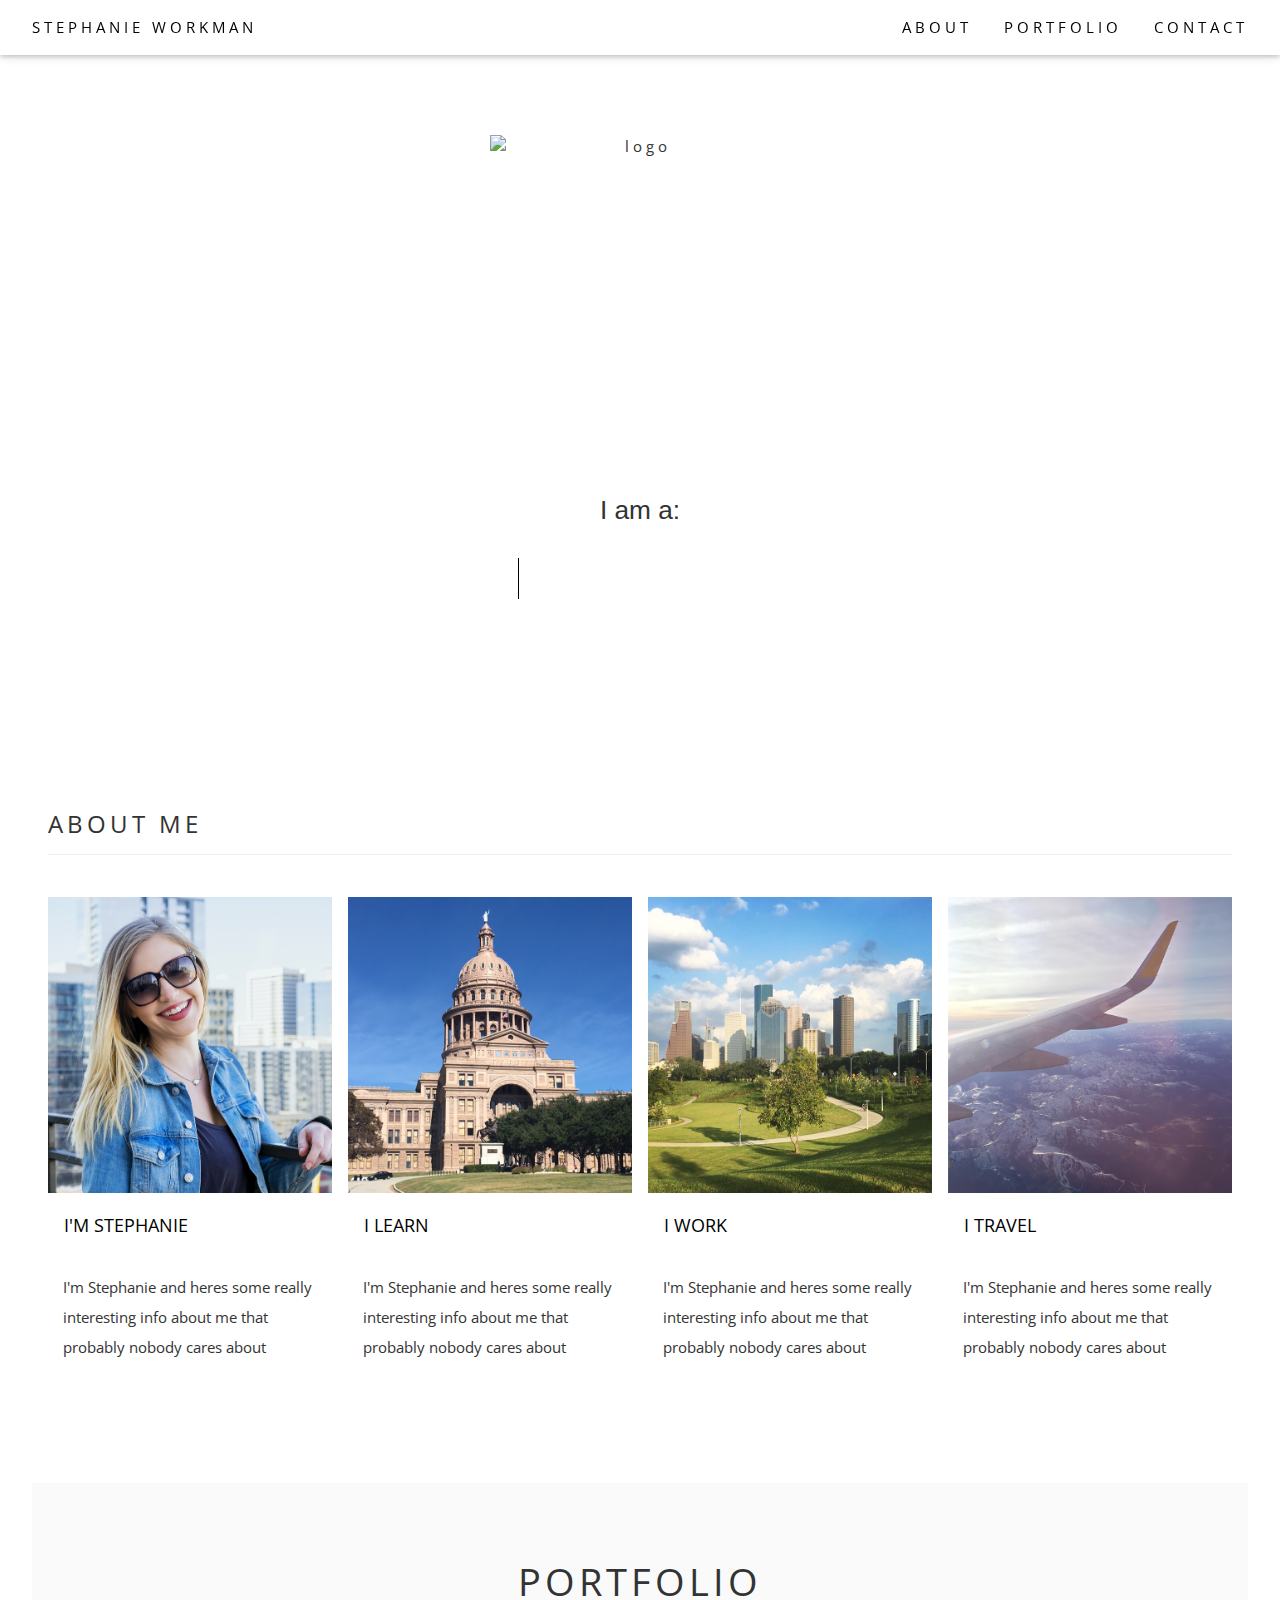
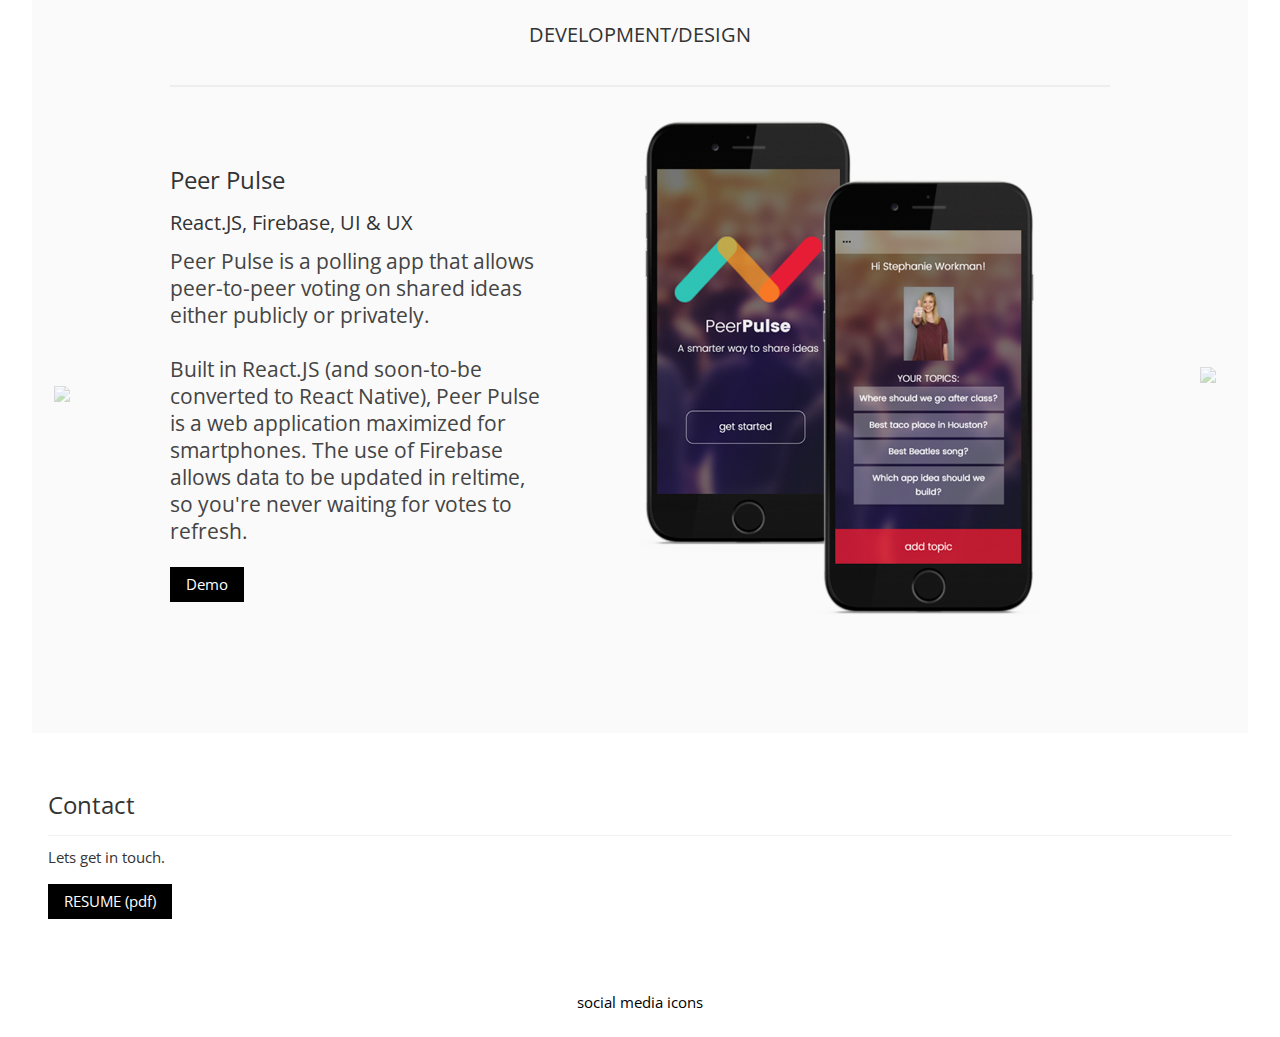
==== index.html @ ff8121d1 "updated resume" ====
<!DOCTYPE html>
<html>
<title>Stephanie Workman</title>
<meta charset="UTF-8">
<meta name="viewport" content="width=device-width, initial-scale=1">
<link href="https://fonts.googleapis.com/css?family=Open+Sans:300" rel="stylesheet">

<link rel="stylesheet" type="text/css" href="css/slider.css">
<link rel="stylesheet" href="css/style.css">


<body>

<!-- Navbar (sit on top) -->
<div class="w3-top">
  <ul class="w3-navbar w3-white w3-wide w3-padding-8 w3-card-2">
    <li>
      <a href="#home" class="w3-margin-left"><b>STEPHANIE</b> WORKMAN</a>
    </li>
    <!-- Float links to the right. Hide them on small screens -->
    <li class="w3-right w3-hide-small">
      <a href="#about" class="w3-left">ABOUT</a>
      <a href="#work" class="w3-left">PORTFOLIO</a>
      <a href="#contact" class="w3-left w3-margin-right">CONTACT</a>
    </li>
  </ul>
</div>

<!-- Header -->
<header class="w3-display-container w3-content w3-wide" style="max-width:1500px; text-align: center" id="home">
  <img src="images/logo.png" class="sw-logo" alt="logo" width="300px" height="300px">
  <div class="w3-display-middle w3-margin-top w3-center">
  </div>

</header>
<header class="section_padding" id="home">
<h1 style="align: center">I am a:</h1>
<span class="tagline">
<span class="tagline-skill"><span class="tagline-skill_inner">web developer</span></span>
<span class="tagline-skill"><span class="tagline-skill_inner">graphic designer</span></span>
<span class="tagline-skill"><span class="tagline-skill_inner">programmer</span></span>
  <span class="tagline-skill"><span class="tagline-skill_inner">hellerx</span></span>
</span>
</header>
<!-- Page content -->
<div class="w3-content w3-padding" style="max-width:1564px;">

  <!-- About Section -->
  <div class="w3-content w3-padding parallax" id="about-section" style="max-width:1564px;">
  <div class="w3-container w3-padding-32" id="about">
    <h3 class="w3-border-bottom w3-border-light-grey w3-padding-12 w3-wide" style="font-color: #fff">ABOUT ME</h3>
  </div>

  <div class="w3-row-padding" style="margin-bottom: 10vh">
    <div class="w3-col l3 m6 w3-margin-bottom">
      <div class="w3-display-container">

        <img src="images/profilecropped.jpg" alt="House" style="width:100%">
        <div class="w3-display-topleft w3-black w3-padding">
          <h5>I'M STEPHANIE</h5>
        </div>
        <div class="about-paragraph" id="about-desc">
          I'm Stephanie and heres some really interesting info about me that probably nobody cares about
        </div>
      </div>
    </div>
    <div class="w3-col l3 m6 w3-margin-bottom">
      <div class="w3-display-container">

        <img src="images/austin.png" alt="House" style="width:100%">
        <div class="w3-display-topleft w3-black w3-padding">
          <h5>I LEARN</h5>
        </div>
        <div class="about-paragraph" id="learn-desc">
          I'm Stephanie and heres some really interesting info about me that probably nobody cares about
        </div>
      </div>
    </div>
    <div class="w3-col l3 m6 w3-margin-bottom">
      <div class="w3-display-container">

        <img src="images/houston.png" alt="House" style="width:100%">
        <div class="w3-display-topleft w3-black w3-padding">
          <h5>I WORK</h5>
        </div>
        <div class="about-paragraph" id="work-desc">
          I'm Stephanie and heres some really interesting info about me that probably nobody cares about
        </div>
      </div>
    </div>
    <div class="w3-col l3 m6 w3-margin-bottom">
      <div class="w3-display-container">

        <img src="images/plane.png" alt="House" style="width:100%">
        <div class="w3-display-topleft w3-black w3-padding">
          <h5>I TRAVEL</h5>
        </div>
        <div class="about-paragraph" id="travel-desc">
          I'm Stephanie and heres some really interesting info about me that probably nobody cares about
        </div>
      </div>
    </div>
  </div>

  <!-- Work Section -->
  <div id="work" class="work">
    <div data-animation="slide" data-duration="500" data-infinite="1" class="w-slider design-slider">
      <div class="w-container">
        <h2 class="w3-wide work-headline">PORTFOLIO</h2>
        <h4 class="work-subheader subheader">DEVELOPMENT/DESIGN</h4>
      </div>

        <!-- Begin Slider -->
      <div class="w-slider-mask slider-mask">

          <!-- Peer Pulse -->
        <div data-ix="slider-content-fade-in" class="w-slide slide">
          <div class="w-container">
            <div class="w-row section-inner">
              <div class="w-col w-col-5 slider-content">
                <h3>Peer Pulse</h3>
                <h4>React.JS, Firebase, UI &amp; UX</h4>
                <p class="slide-text">
                  Peer Pulse is a polling app that allows peer-to-peer voting on shared ideas either publicly or privately.
                  <br><br>
                  Built in React.JS (and soon-to-be converted to React Native), Peer Pulse is a web application maximized for smartphones. The use of Firebase allows data to be updated in reltime, so you're never waiting for votes to refresh.
                </p>
                <br />
                <button class="w3-btn">Demo</button>

              </div>
              <div class="w-col w-col-7 center">
                <div class="slider-image-bg tapeacall-image">
                    <!-- Mock Up Image Div -->
                </div>
              </div>
            </div>
          </div>
        </div>

        <!-- Wise Rides -->
        <div data-ix="slider-content-fade-in" class="w-slide slide">
          <div class="w-container slider-container">
            <div class="w-row section-inner">
              <div class="w-col w-col-5 slider-content">
                <h3>Wise Rides</h3>
                <h4>Express, Node.JS, MongoDB</h4>
                <p class="slide-text">
                  Wise Rides, a ride-scheduling app for the elderly, was developed along side two other developers. My role was working both with front and back-end technologies. &nbsp;&nbsp;
                  <br><br>
                  Express was used to handle the front-end and Node.JS was used to make primarily get and post requests to MongoDB, which managed the data.
                </p>
                <br />
                <button class="w3-btn">Demo</button>
              </div>
              <div class="w-col w-col-7 center">
                <div class="slider-image-bg learndot-image">
                  <!-- Mock Up Image Div -->
                </div>
              </div>
            </div>
          </div>
        </div>

        <!-- myReddit-->
        <div class="w-slide slide">
          <div class="w-container">
            <div class="w-row section-inner">
              <div class="w-col w-col-5 slider-content">
                <h3>myReddit</h3>
                <h4>UI / UX&nbsp;DESIGN,&nbsp;AJAX, jQuery</h4>
                <p class="slide-text">
                  A simple re-design of the popular "front page of the internet," Reddit.com as a single-page web application.
                  <br><br>
                  AJAX was used to make get requests from Reddit's API along with jQuery to display updated information on various Reddit pages. &nbsp;
                </p>
                <br />
                <button class="w3-btn">Demo</button>
              </div>
              <div class="w-col w-col-7 center">
                <div class="slider-image-bg callfromwork-image">
                  <!-- Mock Up Image Div -->
                </div>
              </div>
            </div>
          </div>
        </div>

        <!-- Spa -->
        <div class="w-slide slide">
          <div class="w-container">
            <div class="w-row section-inner">
              <div class="w-col w-col-5 slider-content">
                <h3>ORGANIC SPA</h3>
                <h4>DESIGN&nbsp;</h4>
                <p class="slide-text">
                  Designed all print collateral for Tan in Ten Organic Spa in Houston's Memorial neighborhood.
                  <br><br>
                  Adobe Illustrator, Photoshop, and InDesign were primarily used.&nbsp;
                </p>
                <br />
                <button class="w3-btn">View larger</button>
              </div>
              <div class="w-col w-col-7 center">
                <div class="slider-image-bg taninten-image">
                  <!-- Mock Up Image Div -->
                </div>
              </div>
            </div>
          </div>
        </div>

        <!-- Easter Seals -->
        <div class="w-slide slide">
          <div class="w-container">
            <div class="w-row section-inner">
              <div class="w-col w-col-5 slider-content">
                <h3>Easter Seals of Houston</h3>
                <h4>DESIGN</h4>
                <p class="slide-text">
                  Worked with the nonprofit E  aster Seals of Houston in various ch
                  <br><br>
                  After the prototypes and flow were all sorted out, we shipped the files to the iOS developers and made sure the details were all ironed out.&nbsp;
                </p>
                <br />
                <button class="w3-btn">View larger</button>
              </div>
              <div class="w-col w-col-7 center">
                <div class="slider-image-bg easterseals-image">
                  <!-- Mock Up Image Div -->
                </div>
              </div>
            </div>
          </div>
        </div>

        <!-- Trio -->
        <div class="w-slide slide">
          <div class="w-container">
            <div class="w-row section-inner">
              <div class="w-col w-col-4 slider-content">
                <h3>Trio New American</h3>
                <h4>UI &amp; UX, PRODUCT DESIGN, WEBSITE</h4>
                <p class="slide-text">
                  We worked lean interpreting customer interviews and rapidly building features in the app.
                  <br><br>
                  The result: a sales system to interpret social information as relationship building touchpoints. Integrations included LinkedIn, SalesForce, ZenDesk &amp; more.
                </p>
                <br />
                <button class="w3-btn">View larger</button>
              </div>
              <div class="w-col w-col-8 center">
                <div class="slider-image-bg trio-image">

                </div>
              </div>
            </div>
          </div>
        </div>
        <div class="w-slide slide">
          <div class="w-container">
            <div class="w-row section-inner">
              <div class="w-col w-col-5 slider-content">
                <h3>Community Impact Ads</h3>
                <h4>UI &amp; UX, PRODUCT DESIGN, iOS/RAILS&nbsp;DEVELOPMENT,&nbsp;BRANDING</h4>
                <p class="slide-text">From consulting help on the initial business model to assisting with API &amp; architecture plans, we took an active interest in Turnyp. Helping people find food they could eat with various diet restrictions seemed like an awesome problem to solve.
                  <br><br>
                  We worked through fast, iterative sprints and handed a beta version to let their developers have a head start.
                </p>
                <br />
                <button class="w3-btn">View larger</button>
              </div>
              <div class="w-col w-col-7 center">
                <div class="slider-image-bg ads-image">
                  <!-- Mock Up Image Div -->
                </div>
              </div>
            </div>
          </div>
        </div>
      </div>

        <!-- Arrows -->
      <div class="w-slider-arrow-left left-arrow-box">
        <img src="http://uploads.webflow.com/53dc3167d77bb33b74d3c9af/541cd57bb3f63adf1e1e8b8b__0035_arrow-.png" class="left-arrow">
      </div>
      <div class="w-slider-arrow-right right-arrow-box">
        <img src="http://uploads.webflow.com/53dc3167d77bb33b74d3c9af/541cd635b3f63adf1e1e8b8f__0034_arrow-.png" class="right-arrow">
      </div><div class="w-slider-nav w-slider-nav-invert w-round slide-nav">

      </div>
    </div>
  </div>

  <!-- Contact Section -->
  <div class="w3-container w3-padding-32" id="contact">
    <h3 class="w3-border-bottom w3-border-light-grey w3-padding-12">Contact</h3>
    <p>Lets get in touch.</p>

      <button class="w3-btn w3-section" type="submit">
        <i class="fa fa-paper-plane"></i> RESUME (pdf)
      </button>

  </div>

<!-- End page content -->
</div>

<!-- Footer -->
<footer class="w3-center w3-black w3-padding-16">
  <p>social media icons</p>
</footer>

<!--
To use this code on your website, get a free API key from Google.
Read more at: https://www.w3schools.com/graphics/google_maps_basic.asp
-->
<script
  src="https://code.jquery.com/jquery-3.1.1.min.js"
  integrity="sha256-hVVnYaiADRTO2PzUGmuLJr8BLUSjGIZsDYGmIJLv2b8="
  crossorigin="anonymous"></script>

<script type="text/javascript" src="js/slider.js"></script>
</body>
</html>
---- css/slider.css ----
/* Generated on: Wed Jan 13 2016 01:20:30 GMT+0000 (UTC) */
/* ==========================================================================
   normalize.css v3.0.3 | MIT License | github.com/necolas/normalize.css
   ========================================================================== */
/*! normalize.css v3.0.3 | MIT License | github.com/necolas/normalize.css */html{font-family:sans-serif;-ms-text-size-adjust:100%;-webkit-text-size-adjust:100%}body{margin:0}article,aside,details,figcaption,figure,footer,header,hgroup,main,menu,nav,section,summary{display:block}audio,canvas,progress,video{display:inline-block;vertical-align:baseline}audio:not([controls]){display:none;height:0}[hidden],template{display:none}a{background-color:transparent}a:active,a:hover{outline:0}abbr[title]{border-bottom:1px dotted}b,strong{font-weight:bold}dfn{font-style:italic}h1{font-size:2em;margin:.67em 0}mark{background:#ff0;color:#000}small{font-size:80%}sub,sup{font-size:75%;line-height:0;position:relative;vertical-align:baseline}sup{top:-0.5em}sub{bottom:-0.25em}img{border:0}svg:not(:root){overflow:hidden}figure{margin:1em 40px}hr{box-sizing:content-box;height:0}pre{overflow:auto}code,kbd,pre,samp{font-family:monospace,monospace;font-size:1em}button,input,optgroup,select,textarea{color:inherit;font:inherit;margin:0}button{overflow:visible}button,select{text-transform:none}button,html input[type="button"],input[type="reset"]{-webkit-appearance:button;cursor:pointer}button[disabled],html input[disabled]{cursor:default}button::-moz-focus-inner,input::-moz-focus-inner{border:0;padding:0}input{line-height:normal}input[type="checkbox"],input[type="radio"]{box-sizing:border-box;padding:0}input[type="number"]::-webkit-inner-spin-button,input[type="number"]::-webkit-outer-spin-button{height:auto}input[type="search"]{-webkit-appearance:textfield;box-sizing:content-box}input[type="search"]::-webkit-search-cancel-button,input[type="search"]::-webkit-search-decoration{-webkit-appearance:none}fieldset{border:1px solid #c0c0c0;margin:0 2px;padding:.35em .625em .75em}legend{border:0;padding:0}textarea{overflow:auto}optgroup{font-weight:bold}table{border-collapse:collapse;border-spacing:0}td,th{padding:0}

/* ==========================================================================
   Start of base Webflow CSS - If you're looking for some ultra-clean CSS, skip the boilerplate and see the unminified code below.
   ========================================================================== */
@font-face{font-family:'webflow-icons';src:url([data-uri]) format('truetype'),url([data-uri]) format('woff');font-weight:normal;font-style:normal}[class^="w-icon-"],[class*=" w-icon-"]{font-family:'webflow-icons';speak:none;font-style:normal;font-weight:normal;font-variant:normal;text-transform:none;line-height:1;-webkit-font-smoothing:antialiased;-moz-osx-font-smoothing:grayscale}.w-icon-slider-right:before{content:"\e600"}.w-icon-slider-left:before{content:"\e601"}.w-icon-nav-menu:before{content:"\e602"}.w-icon-arrow-down:before,.w-icon-dropdown-toggle:before{content:"\e603"}*{-webkit-box-sizing:border-box;-moz-box-sizing:border-box;box-sizing:border-box}html{height:100%}body{margin:0;min-height:100%;background-color:#fff;font-family:Arial,sans-serif;font-size:14px;line-height:20px;color:#333}img{max-width:100%;vertical-align:middle;display:inline-block}html.w-mod-touch *{background-attachment:scroll !important}.w-block{display:block}.w-inline-block{max-width:100%;display:inline-block}.w-clearfix:before,.w-clearfix:after{content:" ";display:table}.w-clearfix:after{clear:both}.w-preserve-3d{transform-style:preserve-3d}.w-hidden{display:none}.w-button{display:inline-block;padding:9px 15px;background-color:#3898EC;color:white;border:0;line-height:inherit;text-decoration:none;cursor:pointer;border-radius:0}input.w-button{-webkit-appearance:button}html[data-w-dynpage] [data-w-cloak]{color:transparent !important}h1,h2,h3,h4,h5,h6{font-weight:bold;margin-bottom:10px}h1{font-size:38px;line-height:44px;margin-top:20px}h2{font-size:32px;line-height:36px;margin-top:20px}h3{font-size:24px;line-height:30px;margin-top:20px}h4{font-size:18px;line-height:24px;margin-top:10px}h5{font-size:14px;line-height:20px;margin-top:10px}h6{font-size:12px;line-height:18px;margin-top:10px}p{margin-top:0;margin-bottom:10px}a:focus{outline:0}blockquote{margin:0 0 10px 0;padding:10px 20px;border-left:5px solid #E2E2E2;font-size:18px;line-height:22px}figure{margin:0;margin-bottom:10px}figcaption{margin-top:5px;text-align:center}ul,ol{margin-top:0;margin-bottom:10px;padding-left:40px}.w-list-unstyled{padding-left:0;list-style:none}.w-embed:before,.w-embed:after{content:" ";display:table}.w-embed:after{clear:both}.w-video{width:100%;position:relative;padding:0}.w-video iframe,.w-video object,.w-video embed{position:absolute;top:0;left:0;width:100%;height:100%}fieldset{padding:0;margin:0;border:0}button,html input[type="button"],input[type="reset"]{border:0;cursor:pointer;-webkit-appearance:button}.w-form{margin:0 0 15px}.w-form-done{display:none;padding:20px;text-align:center;background-color:#dddddd}.w-form-fail{display:none;margin-top:10px;padding:10px;background-color:#ffdede}label{display:block;margin-bottom:5px;font-weight:bold}.w-input,.w-select{display:block;width:100%;height:38px;padding:8px 12px;margin-bottom:10px;font-size:14px;line-height:1.42857143;color:#333333;vertical-align:middle;background-color:#ffffff;border:1px solid #cccccc}.w-input:-moz-placeholder,.w-select:-moz-placeholder{color:#999}.w-input::-moz-placeholder,.w-select::-moz-placeholder{color:#999;opacity:1}.w-input:-ms-input-placeholder,.w-select:-ms-input-placeholder{color:#999}.w-input::-webkit-input-placeholder,.w-select::-webkit-input-placeholder{color:#999}.w-input:focus,.w-select:focus{border-color:#3898EC;outline:0}.w-input[disabled],.w-select[disabled],.w-input[readonly],.w-select[readonly],fieldset[disabled] .w-input,fieldset[disabled] .w-select{cursor:not-allowed;background-color:#eeeeee}textarea.w-input,textarea.w-select{height:auto}.w-select{background-image:-webkit-linear-gradient(white 0, #f3f3f3 100%);background-image:linear-gradient(white 0, #f3f3f3 100%)}.w-select[multiple]{height:auto}.w-form-label{display:inline-block;cursor:pointer;font-weight:normal;margin-bottom:0}.w-checkbox,.w-radio{display:block;margin-bottom:5px;padding-left:20px}.w-checkbox:before,.w-radio:before,.w-checkbox:after,.w-radio:after{content:" ";display:table}.w-checkbox:after,.w-radio:after{clear:both}.w-checkbox-input,.w-radio-input{margin:4px 0 0;margin-top:1px \9;line-height:normal;float:left;margin-left:-20px}.w-radio-input{margin-top:3px}.w-container{margin-left:auto;margin-right:auto;max-width:940px}.w-container:before,.w-container:after{content:" ";display:table}.w-container:after{clear:both}.w-container .w-row{margin-left:-10px;margin-right:-10px}.w-row:before,.w-row:after{content:" ";display:table}.w-row:after{clear:both}.w-row .w-row{margin-left:0;margin-right:0}.w-col{position:relative;float:left;width:100%;min-height:1px;padding-left:10px;padding-right:10px}.w-col .w-col{padding-left:0;padding-right:0}.w-col-1{width:8.33333333%}.w-col-2{width:16.66666667%}.w-col-3{width:25%}.w-col-4{width:33.33333333%}.w-col-5{width:41.66666667%}.w-col-6{width:50%}.w-col-7{width:58.33333333%}.w-col-8{width:66.66666667%}.w-col-9{width:75%}.w-col-10{width:83.33333333%}.w-col-11{width:91.66666667%}.w-col-12{width:100%}.w-col-push-1{left:8.33333333%}.w-col-push-2{left:16.66666667%}.w-col-push-3{left:25%}.w-col-push-4{left:33.33333333%}.w-col-push-5{left:41.66666667%}.w-col-push-6{left:50%}.w-col-push-7{left:58.33333333%}.w-col-push-8{left:66.66666667%}.w-col-push-9{left:75%}.w-col-push-10{left:83.33333333%}.w-col-push-11{left:91.66666667%}.w-col-pull-1{right:8.33333333%}.w-col-pull-2{right:16.66666667%}.w-col-pull-3{right:25%}.w-col-pull-4{right:33.33333333%}.w-col-pull-5{right:41.66666667%}.w-col-pull-6{right:50%}.w-col-pull-7{right:58.33333333%}.w-col-pull-8{right:66.66666667%}.w-col-pull-9{right:75%}.w-col-pull-10{right:83.33333333%}.w-col-pull-11{right:91.66666667%}.w-col-offset-1{margin-left:8.33333333%}.w-col-offset-2{margin-left:16.66666667%}.w-col-offset-3{margin-left:25%}.w-col-offset-4{margin-left:33.33333333%}.w-col-offset-5{margin-left:41.66666667%}.w-col-offset-6{margin-left:50%}.w-col-offset-7{margin-left:58.33333333%}.w-col-offset-8{margin-left:66.66666667%}.w-col-offset-9{margin-left:75%}.w-col-offset-10{margin-left:83.33333333%}.w-col-offset-11{margin-left:91.66666667%}.w-hidden-main{display:none !important}@media screen and (max-width:991px){.w-container{max-width:728px}.w-hidden-main{display:inherit !important}.w-hidden-medium{display:none !important}.w-col-medium-1{width:8.33333333%}.w-col-medium-2{width:16.66666667%}.w-col-medium-3{width:25%}.w-col-medium-4{width:33.33333333%}.w-col-medium-5{width:41.66666667%}.w-col-medium-6{width:50%}.w-col-medium-7{width:58.33333333%}.w-col-medium-8{width:66.66666667%}.w-col-medium-9{width:75%}.w-col-medium-10{width:83.33333333%}.w-col-medium-11{width:91.66666667%}.w-col-medium-12{width:100%}.w-col-medium-push-1{left:8.33333333%}.w-col-medium-push-2{left:16.66666667%}.w-col-medium-push-3{left:25%}.w-col-medium-push-4{left:33.33333333%}.w-col-medium-push-5{left:41.66666667%}.w-col-medium-push-6{left:50%}.w-col-medium-push-7{left:58.33333333%}.w-col-medium-push-8{left:66.66666667%}.w-col-medium-push-9{left:75%}.w-col-medium-push-10{left:83.33333333%}.w-col-medium-push-11{left:91.66666667%}.w-col-medium-pull-1{right:8.33333333%}.w-col-medium-pull-2{right:16.66666667%}.w-col-medium-pull-3{right:25%}.w-col-medium-pull-4{right:33.33333333%}.w-col-medium-pull-5{right:41.66666667%}.w-col-medium-pull-6{right:50%}.w-col-medium-pull-7{right:58.33333333%}.w-col-medium-pull-8{right:66.66666667%}.w-col-medium-pull-9{right:75%}.w-col-medium-pull-10{right:83.33333333%}.w-col-medium-pull-11{right:91.66666667%}.w-col-medium-offset-1{margin-left:8.33333333%}.w-col-medium-offset-2{margin-left:16.66666667%}.w-col-medium-offset-3{margin-left:25%}.w-col-medium-offset-4{margin-left:33.33333333%}.w-col-medium-offset-5{margin-left:41.66666667%}.w-col-medium-offset-6{margin-left:50%}.w-col-medium-offset-7{margin-left:58.33333333%}.w-col-medium-offset-8{margin-left:66.66666667%}.w-col-medium-offset-9{margin-left:75%}.w-col-medium-offset-10{margin-left:83.33333333%}.w-col-medium-offset-11{margin-left:91.66666667%}.w-col-stack{width:100%;left:auto;right:auto}}@media screen and (max-width:767px){.w-hidden-main{display:inherit !important}.w-hidden-medium{display:inherit !important}.w-hidden-small{display:none !important}.w-row,.w-container .w-row{margin-left:0;margin-right:0}.w-col{width:100%;left:auto;right:auto}.w-col-small-1{width:8.33333333%}.w-col-small-2{width:16.66666667%}.w-col-small-3{width:25%}.w-col-small-4{width:33.33333333%}.w-col-small-5{width:41.66666667%}.w-col-small-6{width:50%}.w-col-small-7{width:58.33333333%}.w-col-small-8{width:66.66666667%}.w-col-small-9{width:75%}.w-col-small-10{width:83.33333333%}.w-col-small-11{width:91.66666667%}.w-col-small-12{width:100%}.w-col-small-push-1{left:8.33333333%}.w-col-small-push-2{left:16.66666667%}.w-col-small-push-3{left:25%}.w-col-small-push-4{left:33.33333333%}.w-col-small-push-5{left:41.66666667%}.w-col-small-push-6{left:50%}.w-col-small-push-7{left:58.33333333%}.w-col-small-push-8{left:66.66666667%}.w-col-small-push-9{left:75%}.w-col-small-push-10{left:83.33333333%}.w-col-small-push-11{left:91.66666667%}.w-col-small-pull-1{right:8.33333333%}.w-col-small-pull-2{right:16.66666667%}.w-col-small-pull-3{right:25%}.w-col-small-pull-4{right:33.33333333%}.w-col-small-pull-5{right:41.66666667%}.w-col-small-pull-6{right:50%}.w-col-small-pull-7{right:58.33333333%}.w-col-small-pull-8{right:66.66666667%}.w-col-small-pull-9{right:75%}.w-col-small-pull-10{right:83.33333333%}.w-col-small-pull-11{right:91.66666667%}.w-col-small-offset-1{margin-left:8.33333333%}.w-col-small-offset-2{margin-left:16.66666667%}.w-col-small-offset-3{margin-left:25%}.w-col-small-offset-4{margin-left:33.33333333%}.w-col-small-offset-5{margin-left:41.66666667%}.w-col-small-offset-6{margin-left:50%}.w-col-small-offset-7{margin-left:58.33333333%}.w-col-small-offset-8{margin-left:66.66666667%}.w-col-small-offset-9{margin-left:75%}.w-col-small-offset-10{margin-left:83.33333333%}.w-col-small-offset-11{margin-left:91.66666667%}}@media screen and (max-width:479px){.w-container{max-width:none}.w-hidden-main{display:inherit !important}.w-hidden-medium{display:inherit !important}.w-hidden-small{display:inherit !important}.w-hidden-tiny{display:none !important}.w-col{width:100%}.w-col-tiny-1{width:8.33333333%}.w-col-tiny-2{width:16.66666667%}.w-col-tiny-3{width:25%}.w-col-tiny-4{width:33.33333333%}.w-col-tiny-5{width:41.66666667%}.w-col-tiny-6{width:50%}.w-col-tiny-7{width:58.33333333%}.w-col-tiny-8{width:66.66666667%}.w-col-tiny-9{width:75%}.w-col-tiny-10{width:83.33333333%}.w-col-tiny-11{width:91.66666667%}.w-col-tiny-12{width:100%}.w-col-tiny-push-1{left:8.33333333%}.w-col-tiny-push-2{left:16.66666667%}.w-col-tiny-push-3{left:25%}.w-col-tiny-push-4{left:33.33333333%}.w-col-tiny-push-5{left:41.66666667%}.w-col-tiny-push-6{left:50%}.w-col-tiny-push-7{left:58.33333333%}.w-col-tiny-push-8{left:66.66666667%}.w-col-tiny-push-9{left:75%}.w-col-tiny-push-10{left:83.33333333%}.w-col-tiny-push-11{left:91.66666667%}.w-col-tiny-pull-1{right:8.33333333%}.w-col-tiny-pull-2{right:16.66666667%}.w-col-tiny-pull-3{right:25%}.w-col-tiny-pull-4{right:33.33333333%}.w-col-tiny-pull-5{right:41.66666667%}.w-col-tiny-pull-6{right:50%}.w-col-tiny-pull-7{right:58.33333333%}.w-col-tiny-pull-8{right:66.66666667%}.w-col-tiny-pull-9{right:75%}.w-col-tiny-pull-10{right:83.33333333%}.w-col-tiny-pull-11{right:91.66666667%}.w-col-tiny-offset-1{margin-left:8.33333333%}.w-col-tiny-offset-2{margin-left:16.66666667%}.w-col-tiny-offset-3{margin-left:25%}.w-col-tiny-offset-4{margin-left:33.33333333%}.w-col-tiny-offset-5{margin-left:41.66666667%}.w-col-tiny-offset-6{margin-left:50%}.w-col-tiny-offset-7{margin-left:58.33333333%}.w-col-tiny-offset-8{margin-left:66.66666667%}.w-col-tiny-offset-9{margin-left:75%}.w-col-tiny-offset-10{margin-left:83.33333333%}.w-col-tiny-offset-11{margin-left:91.66666667%}}.w-widget{position:relative}.w-widget-map{width:100%;height:400px}.w-widget-map label{width:auto;display:inline}.w-widget-map img{max-width:inherit}.w-widget-map .gm-style-iw{width:90% !important;height:auto !important;top:7px !important;left:6% !important;display:inline;text-align:center;overflow:hidden}.w-widget-map .gm-style-iw+div{display:none}.w-widget-twitter{overflow:hidden}.w-widget-twitter-count-shim{display:inline-block;vertical-align:top;position:relative;width:28px;height:20px;text-align:center;background:white;border:#758696 solid 1px;border-radius:3px}.w-widget-twitter-count-shim *{pointer-events:none;-webkit-user-select:none;-moz-user-select:none;-ms-user-select:none;user-select:none}.w-widget-twitter-count-shim .w-widget-twitter-count-inner{position:relative;font-size:15px;line-height:12px;text-align:center;color:#999;font-family:serif}.w-widget-twitter-count-shim .w-widget-twitter-count-clear{position:relative;display:block}.w-widget-twitter-count-shim.w--large{width:36px;height:28px;margin-left:7px}.w-widget-twitter-count-shim.w--large .w-widget-twitter-count-inner{font-size:18px;line-height:18px}.w-widget-twitter-count-shim:not(.w--vertical){margin-left:5px;margin-right:8px}.w-widget-twitter-count-shim:not(.w--vertical).w--large{margin-left:6px}.w-widget-twitter-count-shim:not(.w--vertical):before,.w-widget-twitter-count-shim:not(.w--vertical):after{top:50%;left:0;border:solid transparent;content:" ";height:0;width:0;position:absolute;pointer-events:none}.w-widget-twitter-count-shim:not(.w--vertical):before{border-color:rgba(117,134,150,0);border-right-color:#5d6c7b;border-width:4px;margin-left:-9px;margin-top:-4px}.w-widget-twitter-count-shim:not(.w--vertical).w--large:before{border-width:5px;margin-left:-10px;margin-top:-5px}.w-widget-twitter-count-shim:not(.w--vertical):after{border-color:rgba(255,255,255,0);border-right-color:white;border-width:4px;margin-left:-8px;margin-top:-4px}.w-widget-twitter-count-shim:not(.w--vertical).w--large:after{border-width:5px;margin-left:-9px;margin-top:-5px}.w-widget-twitter-count-shim.w--vertical{width:61px;height:33px;margin-bottom:8px}.w-widget-twitter-count-shim.w--vertical:before,.w-widget-twitter-count-shim.w--vertical:after{top:100%;left:50%;border:solid transparent;content:" ";height:0;width:0;position:absolute;pointer-events:none}.w-widget-twitter-count-shim.w--vertical:before{border-color:rgba(117,134,150,0);border-top-color:#5d6c7b;border-width:5px;margin-left:-5px}.w-widget-twitter-count-shim.w--vertical:after{border-color:rgba(255,255,255,0);border-top-color:white;border-width:4px;margin-left:-4px}.w-widget-twitter-count-shim.w--vertical .w-widget-twitter-count-inner{font-size:18px;line-height:22px}.w-widget-twitter-count-shim.w--vertical.w--large{width:76px}.w-widget-gplus{overflow:hidden}.w-slider{position:relative;height:300px;text-align:center;background:#dddddd;clear:both;-webkit-tap-highlight-color:rgba(0,0,0,0);tap-highlight-color:rgba(0,0,0,0)}.w-slider-mask{position:relative;display:block;overflow:hidden;z-index:1;left:0;right:0;height:100%;white-space:nowrap}.w-slide{position:relative;display:inline-block;vertical-align:top;width:100%;height:100%;white-space:normal;text-align:left}.w-slider-nav{position:absolute;z-index:2;top:auto;right:0;bottom:0;left:0;margin:auto;padding-top:10px;height:40px;text-align:center;-webkit-tap-highlight-color:rgba(0,0,0,0);tap-highlight-color:rgba(0,0,0,0)}.w-slider-nav.w-round>div{-webkit-border-radius:100%;-webkit-background-clip:padding-box;-moz-border-radius:100%;-moz-background-clip:padding;border-radius:100%;background-clip:padding-box}.w-slider-nav.w-num>div{width:auto;height:auto;padding:.2em .5em;font-size:inherit;line-height:inherit}.w-slider-nav.w-shadow>div{-webkit-box-shadow:0 0 3px rgba(51, 51, 51, 0.4);-moz-box-shadow:0 0 3px rgba(51, 51, 51, 0.4);box-shadow:0 0 3px rgba(51, 51, 51, 0.4)}.w-slider-nav-invert{color:#fff}.w-slider-nav-invert>div{background-color:rgba(34,34,34,0.4)}.w-slider-nav-invert>div.w-active{background-color:#222}.w-slider-dot{position:relative;display:inline-block;width:1em;height:1em;background-color:rgba(255,255,255,0.4);cursor:pointer;margin:0 3px .5em;-webkit-transition:background-color 100ms, color 100ms;-moz-transition:background-color 100ms, color 100ms;-o-transition:background-color 100ms, color 100ms;transition:background-color 100ms, color 100ms}.w-slider-dot.w-active{background-color:#fff}.w-slider-arrow-left,.w-slider-arrow-right{position:absolute;width:80px;top:0;right:0;bottom:0;left:0;margin:auto;cursor:pointer;overflow:hidden;color:white;font-size:40px;-webkit-tap-highlight-color:rgba(0,0,0,0);tap-highlight-color:rgba(0,0,0,0);-webkit-user-select:none;-moz-user-select:none;-ms-user-select:none;user-select:none}.w-slider-arrow-left [class^="w-icon-"],.w-slider-arrow-right [class^="w-icon-"],.w-slider-arrow-left [class*=" w-icon-"],.w-slider-arrow-right [class*=" w-icon-"]{position:absolute}.w-slider-arrow-left{z-index:3;right:auto}.w-slider-arrow-right{z-index:4;left:auto}.w-icon-slider-left,.w-icon-slider-right{top:0;right:0;bottom:0;left:0;margin:auto;width:1em;height:1em}.w-dropdown{display:inline-block;position:relative;text-align:left;margin-left:auto;margin-right:auto;z-index:900}.w-dropdown-btn,.w-dropdown-toggle,.w-dropdown-link{position:relative;vertical-align:top;text-decoration:none;color:#222222;padding:20px;text-align:left;margin-left:auto;margin-right:auto;white-space:nowrap}.w-dropdown-toggle{-webkit-user-select:none;-moz-user-select:none;-ms-user-select:none;user-select:none;display:inline-block;cursor:pointer;padding-right:40px}.w-dropdown-toggle:focus{outline:0}.w-icon-dropdown-toggle{position:absolute;top:0;right:0;bottom:0;margin:auto;margin-right:20px;width:1em;height:1em}.w-dropdown-list{position:absolute;background:#dddddd;display:none;min-width:100%}.w-dropdown-list.w--open{display:block}.w-dropdown-link{padding:10px 20px;display:block;color:#222222}.w-dropdown-link.w--current{color:#0082f3}.w-nav[data-collapse="all"] .w-dropdown,.w-nav[data-collapse="all"] .w-dropdown-toggle{display:block}.w-nav[data-collapse="all"] .w-dropdown-list{position:static}@media screen and (max-width:991px){.w-nav[data-collapse="medium"] .w-dropdown,.w-nav[data-collapse="medium"] .w-dropdown-toggle{display:block}.w-nav[data-collapse="medium"] .w-dropdown-list{position:static}}@media screen and (max-width:767px){.w-nav[data-collapse="small"] .w-dropdown,.w-nav[data-collapse="small"] .w-dropdown-toggle{display:block}.w-nav[data-collapse="small"] .w-dropdown-list{position:static}.w-nav-brand{padding-left:10px}}@media screen and (max-width:479px){.w-nav[data-collapse="tiny"] .w-dropdown,.w-nav[data-collapse="tiny"] .w-dropdown-toggle{display:block}.w-nav[data-collapse="tiny"] .w-dropdown-list{position:static}}.w-lightbox-backdrop{color:#000;cursor:auto;font-family:serif;font-size:medium;font-style:normal;font-variant:normal;font-weight:normal;letter-spacing:normal;line-height:normal;list-style:disc;text-align:start;text-indent:0;text-shadow:none;text-transform:none;visibility:visible;white-space:normal;word-break:normal;word-spacing:normal;word-wrap:normal;position:fixed;top:0;right:0;bottom:0;left:0;color:#fff;font-family:"Helvetica Neue",Helvetica,Ubuntu,"Segoe UI",Verdana,sans-serif;font-size:17px;line-height:1.2;font-weight:300;text-align:center;background:rgba(0,0,0,0.9);z-index:2000;outline:0;opacity:0;-webkit-user-select:none;-moz-user-select:none;-ms-user-select:none;-webkit-tap-highlight-color:transparent;-webkit-transform:translate(0, 0)}.w-lightbox-backdrop,.w-lightbox-container{height:100%;overflow:auto;-webkit-overflow-scrolling:touch}.w-lightbox-content{position:relative;height:100vh;overflow:hidden}.w-lightbox-view{position:absolute;width:100vw;height:100vh;opacity:0}.w-lightbox-view:before{content:"";height:100vh}.w-lightbox-group,.w-lightbox-group .w-lightbox-view,.w-lightbox-group .w-lightbox-view:before{height:86vh}.w-lightbox-frame,.w-lightbox-view:before{display:inline-block;vertical-align:middle}.w-lightbox-figure{position:relative;margin:0}.w-lightbox-group .w-lightbox-figure{cursor:pointer}.w-lightbox-img{width:auto;height:auto;max-width:none}.w-lightbox-image{display:block;max-width:100vw;max-height:100vh}.w-lightbox-group .w-lightbox-image{max-height:86vh}.w-lightbox-caption{position:absolute;right:0;bottom:0;left:0;padding:.5em 1em;background:rgba(0,0,0,0.4);text-align:left;text-overflow:ellipsis;white-space:nowrap;overflow:hidden}.w-lightbox-embed{position:absolute;top:0;right:0;bottom:0;left:0;width:100%;height:100%}.w-lightbox-control{position:absolute;top:0;width:4em;background-size:24px;background-repeat:no-repeat;background-position:center;cursor:pointer;-webkit-transition:all .3s;transition:all .3s}.w-lightbox-left{display:none;bottom:0;left:0;background-image:url("[data-uri]")}.w-lightbox-right{display:none;right:0;bottom:0;background-image:url("[data-uri]")}.w-lightbox-close{right:0;height:2.6em;background-image:url("[data-uri]");background-size:18px}.w-lightbox-strip{padding:0 1vh;line-height:0;white-space:nowrap;overflow-x:auto;overflow-y:hidden}.w-lightbox-item{display:inline-block;width:10vh;padding:2vh 1vh;box-sizing:content-box;cursor:pointer;-webkit-transform:translate3d(0, 0, 0)}.w-lightbox-active{opacity:.3}.w-lightbox-thumbnail{position:relative;height:10vh;background:#222;overflow:hidden}.w-lightbox-thumbnail-image{position:absolute;top:0;left:0}.w-lightbox-thumbnail .w-lightbox-tall{top:50%;width:100%;-webkit-transform:translate(0, -50%);-ms-transform:translate(0, -50%);transform:translate(0, -50%)}.w-lightbox-thumbnail .w-lightbox-wide{left:50%;height:100%;-webkit-transform:translate(-50%, 0);-ms-transform:translate(-50%, 0);transform:translate(-50%, 0)}.w-lightbox-spinner{position:absolute;top:50%;left:50%;box-sizing:border-box;width:40px;height:40px;margin-top:-20px;margin-left:-20px;border:5px solid rgba(0,0,0,0.4);border-radius:50%;-webkit-animation:spin .8s infinite linear;animation:spin .8s infinite linear}.w-lightbox-spinner:after{content:"";position:absolute;top:-4px;right:-4px;bottom:-4px;left:-4px;border:3px solid transparent;border-bottom-color:#fff;border-radius:50%}.w-lightbox-hide{display:none}.w-lightbox-noscroll{overflow:hidden}@media (min-width:768px){.w-lightbox-content{height:96vh;margin-top:2vh}.w-lightbox-view,.w-lightbox-view:before{height:96vh}.w-lightbox-group,.w-lightbox-group .w-lightbox-view,.w-lightbox-group .w-lightbox-view:before{height:84vh}.w-lightbox-image{max-width:96vw;max-height:96vh}.w-lightbox-group .w-lightbox-image{max-width:82.3vw;max-height:84vh}.w-lightbox-left,.w-lightbox-right{display:block;opacity:.5}.w-lightbox-close{opacity:.8}.w-lightbox-control:hover{opacity:1}}.w-lightbox-inactive,.w-lightbox-inactive:hover{opacity:0}.w-richtext:before,.w-richtext:after{content:" ";display:table}.w-richtext:after{clear:both}.w-richtext ol,.w-richtext ul{overflow:hidden}.w-richtext .w-richtext-figure-selected[data-rt-type="video"] div:before{outline:2px solid #2895f7}.w-richtext .w-richtext-figure-selected[data-rt-type="image"] div{outline:2px solid #2895f7}.w-richtext figure[data-rt-type="video"]>div:before{content:'';position:absolute;display:none;left:0;top:0;right:0;bottom:0;z-index:1}.w-richtext figure{position:relative;max-width:60%}.w-richtext figure>div:before,.w-richtext figure img{cursor:default !important}.w-richtext figure img{width:100%}.w-richtext figure figcaption.w-richtext-figcaption-placeholder{opacity:.6}.w-richtext figure div{font-size:0;color:transparent}.w-richtext figure[data-rt-type="image"]{display:table}.w-richtext figure[data-rt-type="image"]>div{display:inline-block}.w-richtext figure[data-rt-type="image"]>figcaption{display:table-caption;caption-side:bottom}.w-richtext figure[data-rt-type="video"]{width:60%;height:0}.w-richtext figure[data-rt-type="video"] iframe{position:absolute;top:0;left:0;width:100%;height:100%}.w-richtext figure[data-rt-type="video"]>div{width:100%}.w-richtext figure.w-richtext-align-center{margin-right:auto;margin-left:auto;clear:both}.w-richtext figure.w-richtext-align-center[data-rt-type="image"]>div{max-width:100%}.w-richtext figure.w-richtext-align-normal{clear:both}.w-richtext figure.w-richtext-align-fullwidth{width:100%;text-align:center;clear:both;display:block}.w-richtext figure.w-richtext-align-fullwidth>div{display:inline-block;padding-bottom:inherit}.w-richtext figure.w-richtext-align-fullwidth>figcaption{display:block}.w-richtext figure.w-richtext-align-floatleft{float:left;margin-right:15px;clear:none}.w-richtext figure.w-richtext-align-floatright{float:right;margin-left:15px;clear:none}.wf-design-mode figure[data-rt-type="video"]>div:before,.w-editor-mount .w-dyn-list figure[data-rt-type="video"]>div:before,.w-editor-mount .w-rte-editable figure[data-rt-type="video"]>div:before{display:block}.w-editor-mount .w-rte-editable{cursor:text}.w-nav{position:relative;background:#dddddd;z-index:1000}.w-nav:before,.w-nav:after{content:" ";display:table}.w-nav:after{clear:both}.w-nav-brand{position:relative;float:left;text-decoration:none;color:#333333}.w-nav-link{position:relative;display:inline-block;vertical-align:top;text-decoration:none;color:#222222;padding:20px;text-align:left;margin-left:auto;margin-right:auto}.w-nav-link.w--current{color:#0082f3}.w-nav-menu{position:relative;float:right}.w--nav-menu-open{display:block !important;position:absolute;top:100%;left:0;right:0;background:#C8C8C8;text-align:center;overflow:visible;min-width:200px}.w--nav-link-open{display:block;position:relative}.w-nav-overlay{position:absolute;overflow:hidden;display:none;top:100%;left:0;right:0;width:100%}.w-nav-overlay .w--nav-menu-open{top:0}.w-nav[data-animation="over-left"] .w-nav-overlay{width:auto}.w-nav[data-animation="over-left"] .w-nav-overlay,.w-nav[data-animation="over-left"] .w--nav-menu-open{right:auto;z-index:1;top:0}.w-nav[data-animation="over-right"] .w-nav-overlay{width:auto}.w-nav[data-animation="over-right"] .w-nav-overlay,.w-nav[data-animation="over-right"] .w--nav-menu-open{left:auto;z-index:1;top:0}.w-nav-button{position:relative;float:right;padding:18px;font-size:24px;display:none;cursor:pointer;-webkit-tap-highlight-color:rgba(0,0,0,0);tap-highlight-color:rgba(0,0,0,0);-webkit-user-select:none;-moz-user-select:none;-ms-user-select:none;user-select:none}.w-nav-button.w--open{background-color:#C8C8C8;color:white}.w-nav[data-collapse="all"] .w-nav-menu{display:none}.w-nav[data-collapse="all"] .w-nav-button{display:block}@media screen and (max-width:991px){.w-nav[data-collapse="medium"] .w-nav-menu{display:none}.w-nav[data-collapse="medium"] .w-nav-button{display:block}}@media screen and (max-width:767px){.w-nav[data-collapse="small"] .w-nav-menu{display:none}.w-nav[data-collapse="small"] .w-nav-button{display:block}.w-nav-brand{padding-left:10px}}@media screen and (max-width:479px){.w-nav[data-collapse="tiny"] .w-nav-menu{display:none}.w-nav[data-collapse="tiny"] .w-nav-button{display:block}}.w-tabs{position:relative}.w-tabs:before,.w-tabs:after{content:" ";display:table}.w-tabs:after{clear:both}.w-tab-menu{position:relative}.w-tab-link{position:relative;display:inline-block;vertical-align:top;text-decoration:none;padding:9px 30px;text-align:left;cursor:pointer;color:#222222;background-color:#dddddd}.w-tab-link.w--current{background-color:#C8C8C8}.w-tab-content{position:relative;display:block;overflow:hidden}.w-tab-pane{position:relative;display:none}.w--tab-active{display:block}@media screen and (max-width:479px){.w-tab-link{display:block}}.w-ix-emptyfix:after{content:""}@-webkit-keyframes spin{0%{-webkit-transform:rotate(0deg)}100%{-webkit-transform:rotate(360deg)}}@keyframes spin{0%{transform:rotate(0deg)}100%{transform:rotate(360deg)}}.w-dyn-empty{padding:10px;background-color:#dddddd}.w-condition-invisible{display:none !important}

/* ==========================================================================
   Start of custom Webflow CSS
   ========================================================================== */


.hero-header {
  width: 65%;
  margin: 74px auto 30px;
  font-family: brandon-grotesque, sans-serif;
  color: white;
  font-size: 96px;
  line-height: 83px;
  font-weight: 300;
  text-align: center;
  letter-spacing: -1px;
  text-indent: -8px;
  text-shadow: none;
}

.hero-subtitle {
  width: 81%;
  margin-right: auto;
  margin-bottom: 64px;
  margin-left: auto;
  font-family: brandon-grotesque, sans-serif;
  color: white;
  font-size: 28px;
  line-height: 37px;
  font-weight: 400;
  text-align: center;
  text-shadow: none;
}

.icon-title {
  margin-top: 22px;
  margin-bottom: 12px;
  font-family: brandon-grotesque, sans-serif;
  color: #c1adcc;
  font-size: 17px;
  font-weight: 400;
}

.price-text {
  margin-top: 11px;
  margin-bottom: 20px;
  background-image: none;
  box-shadow: none;
  font-family: brandon-grotesque, sans-serif;
  color: white;
  font-size: 48px;
  line-height: 46px;
  font-weight: 300;
  text-align: center;
  text-shadow: none;
}

.logo-in-footer {
  display: block;
  margin: 0px auto 30px;
  text-shadow: none;
}

.left-column {
  padding-top: 35px;
  padding-bottom: 35px;
  border-left: 1px solid rgba(0, 0, 0, 0.09);
}

.subfooter-right {
  padding-top: 35px;
  padding-bottom: 35px;
  border-right: 1px solid rgba(0, 0, 0, 0.09);
  border-left: 1px solid rgba(0, 0, 0, 0.09);
}

.social-button {
  width: 36px;
  height: 36px;
  margin-right: 10px;
  margin-left: 10px;
  padding-top: 7px;
  border-radius: 60px;
  background-color: #3a2559;
  -webkit-transition: background-color 300ms ease;
  transition: background-color 300ms ease;
}

.social-button:hover {
  background-color: #971dfc;
}

.blog-link {
  -webkit-transition: all 200ms ease;
  transition: all 200ms ease;
  font-family: Bitter, serif;
  color: #fa875b;
  font-size: 18px;
  font-style: italic;
  text-decoration: none;
}

.blog-link:hover {
  color: #ff5917;
}

.footer-link {
  margin-left: 8px;
  border-bottom: 1px solid rgba(131, 125, 153, 0.34);
  -webkit-transition: all 200ms ease;
  transition: all 200ms ease;
  font-family: Bitter, serif;
  color: #837d99;
  text-decoration: none;
}

.footer-link:hover {
  border-bottom: 1px solid rgba(131, 125, 153, 0.86);
}

.footer-text {
  display: inline;
}

.center {
  text-align: center;
}

.navbar {
  padding-top: 39px;
  padding-bottom: 39px;
}

.social-widget {
  display: inline-block;
  margin-top: 17px;
  margin-right: 14px;
}

.text-link {
  color: #745785;
  text-decoration: none;
}

.text-link:hover {
  text-decoration: underline;
}

.button-block {
  margin-top: 17px;
}

.logo {
  width: 100px;
  margin-right: 12px;
  margin-bottom: 2px;
  float: none;
}

.hero-content {
  text-align: center;
}

.form-text {
  width: 50%;
  margin-right: auto;
  margin-bottom: 40px;
  margin-left: auto;
  padding-right: 0px;
  padding-left: 0px;
  font-family: brandon-grotesque, sans-serif;
  color: white;
  font-size: 20px;
  line-height: 28px;
  font-weight: 400;
  text-align: center;
}

.logo-tagline {
  width: 100px;
  float: none;
  font-family: brandon-grotesque, sans-serif;
  color: rgba(255, 255, 255, 0.6);
  font-size: 11px;
  font-weight: 700;
  text-align: center;
  letter-spacing: 1px;
  text-indent: 3px;
}

.form {
  width: 500px;
  margin-top: 0px;
  margin-right: auto;
  margin-left: auto;
  padding: 25px 40px 40px;
  border-radius: 0px;
  background-color: rgba(255, 255, 255, 0.09);
  box-shadow: none;
}

.input-name {
  border-radius: 5px;
}

.input-email {
  border-radius: 5px;
}

.input {
  margin-bottom: 15px;
  padding: 30px 0px;
  border-style: none none solid;
  border-bottom-width: 1px;
  border-radius: 0px;
  background-color: transparent;
  font-family: brandon-grotesque, sans-serif;
  color: white;
  font-size: 19px;
}

.input:active {
  background-color: transparent;
}

.input:focus {
  background-color: transparent;
  color: white;
}

.input.paragraph {
  height: 100px;
  margin-right: 0px;
  padding-top: 10px;
  padding-right: 20px;
  padding-bottom: 12px;
  border-bottom-style: none;
  border-radius: 0px;
  font-size: 20px;
}

.sliderbox {
  height: auto;
  padding-top: 0px;
  background-color: #fafafa;
  font-family: brandon-grotesque, sans-serif;
}

.left-arrow {
  position: static;
  overflow-x: hidden;
  overflow-y: hidden;
  margin: 503px 20px 285px 0px;
  background-color: transparent;
}

.right-arrow {
  margin-top: 484px;
  margin-bottom: 285px;
  font-family: Montserrat, sans-serif;
  color: #634848;
}

.callfromwork-slide {
  display: block;
}

.callfromwork-iphone {
  display: inline-block;
  margin-top: 0px;
  margin-bottom: 44px;
}

.mask {
  overflow-x: visible;
  overflow-y: visible;
}

.callfromwork-content {
  margin-top: 78px;
}

.mobile-menu {
  margin-top: 15px;
}

.mobile-menu-bar {
  background-color: transparent;
}

.nav-link {
  margin-left: 0px;
  padding: 20px;
  border-bottom-style: none;
  border-bottom-color: white;
  box-shadow: none;
}

.nav-menu {
  margin-top: 10px;
}

.design-slider {
  overflow-x: hidden;
  overflow-y: hidden;
  height: 850px;
  padding-top: 60px;
  background-color: #fafafa;
}

.slider-content {
  padding-top: 55px;
}

.section-inner {
  width: auto;
}

.slide {
  overflow-x: visible;
  overflow-y: visible;
  padding-top: 0px;
  background-color: #fafafa;
}

.slider-image {
  margin-top: 35px;
  float: none;
  -webkit-transform: translate(0px, -5px);
  -ms-transform: translate(0px, -5px);
  transform: translate(0px, -5px);
  -webkit-transition: all 500ms ease;
  transition: all 500ms ease;
}

.slider-image.sp-image {
  float: right;
}

.slider-image.turnyp-image {
  float: right;
}

.slider-image.callfromwork-image {
  margin-top: 5px;
}

.nav-button {
  margin-top: 8px;
  margin-left: 12px;
  padding-top: 10px;
  padding-bottom: 10px;
  border: 2px solid white;
  border-radius: 5px;
  -webkit-transition: all 500ms ease;
  transition: all 500ms ease;
  font-family: brandon-grotesque, sans-serif;
  color: white;
  font-size: 13px;
  font-weight: 700;
  letter-spacing: 3px;
}

.nav-button:hover {
  background-color: white;
  color: #3582eb;
  text-decoration: none;
}

.header {
  padding-top: 15px;
}

.slide-text {
  color: #444;
  font-size: 21px;
  line-height: 27px;
  text-align: left;
}

.service-header {
  padding-right: 0px;
  padding-left: 0px;
  text-align: center;
}

.service-text {
  color: #444;
  font-size: 21px;
  line-height: 27px;
  text-align: center;
}

.left-arrow-box {
  opacity: 0.35;
  -webkit-transition: opacity 500ms ease;
  transition: opacity 500ms ease;
}

.left-arrow-box:hover {
  opacity: 1;
}

.right-arrow-box {
  opacity: 0.35;
  -webkit-transition: opacity 500ms ease;
  transition: opacity 500ms ease;
}

.right-arrow-box:hover {
  opacity: 1;
}

.service-subheader {
  margin-bottom: 0px;
  padding-bottom: 38px;
  border-bottom: 2px solid #ededed;
  text-align: center;
  letter-spacing: 1px;
}

.service-subheader.subheader {
  margin-bottom: 45px;
  padding-bottom: 35px;
}

.link {
  font-family: brandon-grotesque, sans-serif;
  color: #3a2559;
  font-size: 16px;
  font-weight: 700;
  text-decoration: none;
}

.link.contact-link {
  margin-right: 20px;
  margin-left: 20px;
  padding-right: 0px;
}

.service-column {
  padding-right: 20px;
  padding-left: 20px;
  text-align: center;
}

.service-image {
  width: 150px;
  height: 150px;
  margin-right: auto;
  margin-bottom: 25px;
  margin-left: auto;
  background-image: url("http://uploads.webflow.com/53dc3167d77bb33b74d3c9af/5420aa2282027adc73b7a93f_theory-branding-design-01.png");
  background-position: 0px 0px;
  background-size: contain;
  background-repeat: no-repeat;
  -webkit-transition: all 500ms ease;
  transition: all 500ms ease;
  text-align: center;
}

.service-image:hover {
  background-image: url("http://uploads.webflow.com/53dc3167d77bb33b74d3c9af/5420aabe7fed5ca22a8ac6e6_theory-branding-design-02.png"), url("http://uploads.webflow.com/53dc3167d77bb33b74d3c9af/5420aa2282027adc73b7a93f_theory-branding-design-01.png");
  background-position: 0% 0%, 0px 0px;
  background-size: contain, contain;
  background-repeat: no-repeat, no-repeat;
}

.service-image.web-service {
  background-image: url("http://uploads.webflow.com/53dc3167d77bb33b74d3c9af/5420aafd82027adc73b7a94c_theory-webdesign-01.png");
}

.service-image.web-service:hover {
  background-image: url("http://uploads.webflow.com/53dc3167d77bb33b74d3c9af/5420ab0e7fed5ca22a8ac6f3_theory-webdesign-02.png");
  background-position: 0% 0%;
  background-repeat: no-repeat;
}

.service-image.service-ui {
  background-image: url("http://uploads.webflow.com/53dc3167d77bb33b74d3c9af/5420acc27fed5ca22a8ac714_theory-user-interface-design-01.png");
}

.service-image.service-ui:hover {
  background-image: url("http://uploads.webflow.com/53dc3167d77bb33b74d3c9af/5420acd182027adc73b7a960_theory-user-interface-design-02.png");
  background-position: 0% 0%;
  background-repeat: no-repeat;
}

.testimonial {
  background-color: transparent;
}

.testimonial-quote {
  margin-bottom: 20px;
  font-family: brandon-grotesque, sans-serif;
  color: #999;
  font-size: 30px;
  font-weight: 300;
  text-align: center;
}

.testimonial-attribution {
  font-family: brandon-grotesque, sans-serif;
  color: #3582eb;
  font-size: 14px;
  font-weight: 700;
  text-align: center;
  letter-spacing: 0px;
}

.testimonial-title {
  font-family: brandon-grotesque, sans-serif;
  color: #aaa;
  text-align: center;
  letter-spacing: 0px;
}

.work-headline {
  padding-right: 180px;
  padding-left: 180px;
}

.client-logo {
  position: static;
  display: inline-block;
  padding-right: 20px;
  padding-bottom: 12px;
  padding-left: 20px;
  clear: left;
  opacity: 0.73;
  -webkit-transition: opacity 500ms ease;
  transition: opacity 500ms ease;
}

.client-logo:hover {
  opacity: 1;
}

.client-list {
  margin-top: 60px;
  padding-top: 0px;
  border-top: 2px none #ededed;
  opacity: 0.34;
  -webkit-transition: opacity 500ms ease;
  transition: opacity 500ms ease;
  text-align: center;
}

.client-list:hover {
  opacity: 0.55;
}

.tapeacall-logo {
  margin-top: 0px;
  padding-top: 2px;
}

.testimonial-pic {
  width: 60px;
  height: 60px;
  margin: -30px auto 25px;
  border-radius: 100px;
  background-image: url("http://uploads.webflow.com/53dc3167d77bb33b74d3c9af/5422eade045a2fbb04308579_paul-lambert-learndot.jpeg");
  background-position: 100% 21%;
  background-size: 70px;
  text-align: center;
}

.thoughtfarmer-logo {
  padding-top: 6px;
}

.salespro-logo {
  padding-top: 0px;
}

.clients-subheader {
  margin-bottom: 0px;
  padding-bottom: 65px;
  border-bottom: 2px solid #ededed;
  text-align: center;
}

.work-subheader.subheader {
  padding-bottom: 35px;
  border-bottom: 2px solid #ededed;
}

.slider-image-bg.learndot-image {
  height: 507px;
  margin-top: 25px;
  background-image: url("../images/wiseridesmockup.png");
  background-size: contain;
  background-repeat: no-repeat;
}

.slider-image-bg.callfromwork-image {
  height: 614px;
  margin-top: 15px;
  background-image: url("../images/myredditmockup.png");
  background-position: 50% 0px;
  background-size: 90%;
  background-repeat: no-repeat;
}

.slider-image-bg.taninten-image {
  height: 614px;
  margin-top: 15px;
  background-image: url("../images/tanintenmockups.png");
  background-position: 50% 0px;
  background-size: 90%;
  background-repeat: no-repeat;
}

.slider-image-bg.easterseals-image {
  height: 614px;
  margin-top:7vh;
  background-image: url("../images/walkwithmemockup.png");
  background-position: 50% 0px;
  background-size: 90%;
  background-repeat: no-repeat;
}

.slider-image-bg.socialpandas-image {
  height: 625px;
  background-image: url("http://uploads.webflow.com/53dc3167d77bb33b74d3c9af/541cdb951b9b8d6f29e1ba45_socialpandas-design.jpg");
  background-position: 50% 0px;
  background-size: 95%;
  background-repeat: no-repeat;
}

.slider-image-bg.trio-image {
  height: 618px;
  margin-top: 15px;
  background-image: url("../images/trionewamericanmockup.png");
  background-position: 50% 0px;
  background-size: 80%;
  background-repeat: no-repeat;
}

.slider-image-bg.ads-image {
  height: 618px;
  margin-top: 15px;
  background-image: url("../images/adsmockup.png");
  background-position: 50% 0px;
  background-size: 90%;
  background-repeat: no-repeat;
}

.slider-image-bg.tapeacall-image {
  height: 605px;
  margin-top: 15px;
  background-image: url("../images/peerpulsemockups.png");
  background-position: 50% 0px;
  background-size: 95%;
  background-repeat: no-repeat;
}

.form-success {
  width: 500px;
  margin-right: auto;
  margin-left: auto;
  background-color: rgba(255, 255, 255, 0.09);
}

.success-text {
  margin-bottom: 35px;
  padding-right: 60px;
  padding-left: 60px;
  font-family: brandon-grotesque, sans-serif;
  color: white;
  font-size: 21px;
  line-height: 28px;
  text-align: center;
}

.success-header {
  margin-top: 25px;
  margin-bottom: 20px;
  font-size: 32px;
}

.error {
  width: 500px;
  margin-right: auto;
  margin-left: auto;
  padding-top: 20px;
  padding-bottom: 20px;
  background-color: #871834;
}

.error-text {
  font-family: brandon-grotesque, sans-serif;
  color: white;
  font-size: 16px;
  text-align: center;
}

html.w-mod-js *[data-ix="fade-in"] {
  opacity: 0;
}

html.w-mod-js *[data-ix="fade-in-2"] {
  opacity: 0;
}

html.w-mod-js *[data-ix="fade-in-3"] {
  opacity: 0;
}

html.w-mod-js *[data-ix="slide-down"] {
  opacity: 0;
  -webkit-transform: translate(0px, -100px);
  -ms-transform: translate(0px, -100px);
  transform: translate(0px, -100px);
}

html.w-mod-js *[data-ix="fade-in-title"] {
  opacity: 0;
}

html.w-mod-js *[data-ix="fade-in-subtitle"] {
  opacity: 0;
}

html.w-mod-js *[data-ix="fade-in-button"] {
  opacity: 0;
  -webkit-transform: translate(0px, 100px);
  -ms-transform: translate(0px, 100px);
  transform: translate(0px, 100px);
}

html.w-mod-js *[data-ix="slider-content-fade-in"] {
  opacity: 0;
  -webkit-transform: translate(0px, -20px);
  -ms-transform: translate(0px, -20px);
  transform: translate(0px, -20px);
}

@media (max-width: 991px) {
  h2 {
    padding-right: 90px;
    padding-left: 90px;
  }
  p {
    font-size: 14px;
    line-height: 21px;
  }
  .section.hero {
    padding: 0px 40px 60px;
  }
  .hero-iphone {
    text-shadow: black 0px 0px 0px;
  }
  .nav-column {
    padding-top: 20px;
  }
  .hero-header {
    width: 80%;
    margin-top: 50px;
    font-size: 82px;
    line-height: 68px;
    text-indent: -7px;
    text-shadow: none;
  }
  .hero-subtitle {
    width: 96%;
    margin-bottom: 44px;
    font-size: 24px;
    line-height: 30px;
    text-shadow: none;
  }
  .price-text {
    box-shadow: none;
    text-shadow: none;
  }
  .logo-in-footer {
    text-shadow: none;
  }
  .center {
    padding-right: 0px;
  }
  .navbar {
    padding-top: 0px;
  }
  .left-arrow {
    position: absolute;
    left: 0px;
    top: 0px;
    right: 0px;
    bottom: 0px;
    margin-top: 475px;
    margin-bottom: 285px;
    background-image: url("http://uploads.webflow.com/53dc3167d77bb33b74d3c9af/541cd57bb3f63adf1e1e8b8b__0035_arrow-.png");
  }
  .right-arrow {
    position: absolute;
    margin: 475px 20px 285px -20px;
  }
  .mobile-menu {
    float: none;
  }
  .menu-icon {
    color: white;
    font-size: 30px;
  }
  .menu-button {
    padding-top: 24px;
    padding-right: 0px;
  }
  .nav-link {
    display: inline-block;
    float: none;
    clear: none;
    box-shadow: none;
  }
  .nav-menu {
    min-width: 100px;
    margin-right: 0px;
    float: right;
    background-color: transparent;
  }
  .slider-content {
    padding-top: 20px;
    padding-left: 53px;
  }
  .slider-image {
    float: none;
  }
  .nav-button {
    display: inline-block;
    float: none;
  }
  .slide-text {
    text-align: left;
  }
  .service-header {
    padding-right: 0px;
    padding-left: 0px;
  }
  .left-arrow-box {
    opacity: 0.35;
  }
  .left-arrow-box:hover {
    opacity: 1;
  }
  .right-arrow-box {
    display: block;
    opacity: 0.35;
  }
  .right-arrow-box:hover {
    opacity: 1;
  }
  .service-subheader {
    margin-right: 50px;
    margin-bottom: 49px;
    margin-left: 50px;
  }
  .testimonial {
    padding-bottom: 45px;
  }
  .testimonial-quote {
    line-height: 36px;
  }
  .work-headline {
    padding-right: 55px;
    padding-left: 55px;
  }
  .client-logo {
    padding-right: 30px;
    padding-bottom: 20px;
    padding-left: 30px;
  }
  .error-header {
    font-size: 29px;
  }
}

@media (max-width: 767px) {
  h2 {
    margin-top: 0px;
    padding-right: 30px;
    padding-left: 30px;
  }
  h3 {
    margin-bottom: 25px;
    font-size: 60px;
    text-align: center;
  }
  h4 {
    text-align: center;
  }
  p {
    font-size: 18px;
    line-height: 22px;
    text-align: center;
  }
  .section {
    padding-top: 55px;
    padding-bottom: 35px;
    text-align: center;
  }
  .section.hero {
    position: static;
    padding: 0px 20px 52px;
    text-align: center;
  }
  .hero-iphone {
    margin-bottom: 1px;
    text-shadow: black 0px 0px 0px;
  }
  .app-name {
    display: inline-block;
    margin-bottom: 0px;
  }
  .nav-column {
    padding-top: 22px;
    text-align: center;
  }
  .hero-header {
    margin-top: 40px;
    margin-bottom: 28px;
    font-size: 58px;
    line-height: 51px;
    text-shadow: none;
  }
  .hero-subtitle {
    width: 86%;
    margin-bottom: 48px;
    text-shadow: none;
  }
  .price-text {
    margin-bottom: 31px;
    box-shadow: none;
    text-shadow: none;
  }
  .logo-in-footer {
    text-shadow: none;
  }
  .subfooter-right {
    border-top: 1px solid rgba(0, 0, 0, 0.09);
  }
  .center {
    padding-top: 23px;
    padding-right: 10px;
    padding-bottom: 23px;
  }
  .navbar {
    padding-top: 24px;
    padding-bottom: 24px;
    text-align: center;
  }
  .social-widget {
    margin-right: 11px;
    margin-left: 11px;
  }
  .logo {
    display: inline-block;
    width: 94px;
    margin-top: -6px;
    float: none;
    clear: none;
  }
  .form-text {
    width: 100%;
    padding-right: 20px;
    padding-left: 20px;
  }
  .logo-tagline {
    width: 100px;
    float: none;
    clear: none;
    text-indent: 3px;
  }
  .left-arrow {
    margin-top: 930px;
  }
  .right-arrow {
    margin-top: 930px;
  }
  .nav-link {
    padding-right: 13px;
    padding-left: 13px;
    box-shadow: none;
  }
  .nav-menu {
    margin-top: 0px;
  }
  .design-slider {
    height: 1179px;
  }
  .slider-content {
    padding-top: 45px;
    padding-right: 35px;
    padding-left: 35px;
  }
  .slider-image {
    width: 77%;
  }
  .slider-image.sp-image {
    width: 82%;
    margin-top: 0px;
    margin-right: 50px;
    padding-right: 0px;
    padding-left: 0px;
    clear: none;
  }
  .slider-image.turnyp-image {
    position: static;
    width: 86%;
    margin-top: 0px;
    margin-right: 17px;
    margin-left: 0px;
    padding-right: 35px;
    padding-left: 0px;
  }
  .nav-button {
    margin-left: 8px;
    padding-right: 12px;
    padding-left: 12px;
  }
  .header {
    padding-top: 20px;
  }
  .left-logo {
    padding-left: 0px;
  }
  .slide-text {
    text-align: center;
  }
  .service-subheader {
    margin-right: 25px;
    margin-left: 25px;
  }
  .service-column.service-interface {
    margin-bottom: 40px;
  }
  .service-column.service-web {
    margin-bottom: 40px;
  }
  .service-column.service-branding {
    margin-bottom: 40px;
  }
  .service-image {
    background-image: url("http://uploads.webflow.com/53dc3167d77bb33b74d3c9af/5420aabe7fed5ca22a8ac6e6_theory-branding-design-02.png");
  }
  .service-image.web-service {
    background-image: url("http://uploads.webflow.com/53dc3167d77bb33b74d3c9af/5420ab0e7fed5ca22a8ac6f3_theory-webdesign-02.png");
  }
  .service-image.service-ui {
    background-image: url("http://uploads.webflow.com/53dc3167d77bb33b74d3c9af/5420acd182027adc73b7a960_theory-user-interface-design-02.png");
  }
  .testimonial {
    padding: 40px 19px 41px 20px;
  }
  .testimonial-quote {
    margin-bottom: 35px;
  }
}

@media (max-width: 479px) {
  body {
    overflow-x: visible;
    overflow-y: visible;
    margin-right: 0px;
    padding-right: 0px;
  }
  h2 {
    margin-top: 20px;
    margin-bottom: 8px;
    padding-top: 0px;
    padding-right: 10px;
    padding-left: 10px;
    font-size: 32px;
    line-height: 36px;
    text-align: center;
  }
  h3 {
    margin-top: 0px;
    margin-bottom: 9px;
    font-family: brandon-grotesque, sans-serif;
    color: #333;
    font-size: 44px;
    line-height: 44px;
    font-weight: 400;
    text-align: center;
    letter-spacing: -1px;
  }
  h4 {
    text-align: center;
  }
  p {
    margin-left: 0px;
    padding-right: 10px;
    padding-left: 10px;
    font-size: 20px;
    line-height: 26px;
    font-weight: 400;
    text-align: center;
  }
  .button {
    box-shadow: none;
  }
  .button.form-button {
    box-shadow: none;
  }
  .section {
    padding-top: 20px;
    text-align: center;
  }
  .section.hero {
    padding-top: 0px;
    padding-right: 10px;
    padding-left: 10px;
  }
  .section.white {
    padding-top: 0px;
    padding-bottom: 0px;
  }
  .section.purple {
    margin-bottom: 0px;
    padding-top: 30px;
    padding-bottom: 0px;
  }
  .hero-iphone {
    text-shadow: black 0px 0px 0px;
  }
  .nav-link {
    margin-right: 20px;
    margin-left: 20px;
    font-size: 12px;
    line-height: 26px;
  }
  .nav-column {
    margin-top: 20px;
    padding-top: 20px;
    padding-right: 0px;
    padding-left: 0px;
    border-top: 1px solid rgba(255, 255, 255, 0.2);
  }
  .hero-header {
    width: 100%;
    margin-top: 50px;
    margin-bottom: 26px;
    font-size: 56px;
    line-height: 46px;
    text-align: center;
    text-shadow: none;
  }
  .hero-subtitle {
    width: auto;
    padding-right: 0px;
    padding-left: 0px;
    font-size: 20px;
    line-height: 24px;
    text-shadow: none;
  }
  .icon-title {
    font-family: brandon-grotesque, sans-serif;
  }
  .price-text {
    margin-bottom: 24px;
    box-shadow: none;
    font-size: 44px;
    line-height: 44px;
    text-shadow: none;
  }
  .center {
    padding-right: 0px;
    padding-left: 0px;
  }
  .logo {
    position: static;
    width: 100px;
    margin-top: 10px;
    margin-right: auto;
    margin-left: auto;
    padding-bottom: 0px;
    float: none;
  }
  .form-text {
    width: 100%;
    padding-right: 20px;
    padding-left: 20px;
  }
  .logo-tagline {
    margin-right: auto;
    margin-left: auto;
    clear: none;
    text-indent: 0px;
  }
  .form {
    width: 90%;
    padding: 5px 20px 25px;
    box-shadow: none;
  }
  .input {
    margin-bottom: 0px;
  }
  .input.paragraph {
    height: 150px;
    margin-top: 10px;
  }
  .left-arrow {
    margin-top: 1000px;
  }
  .right-arrow {
    margin-top: 1000px;
  }
  .mobile-menu-bar {
    background-color: transparent;
  }
  .menu-icon {
    color: white;
    font-size: 33px;
  }
  .menu-button {
    padding-right: 1px;
  }
  .nav-link {
    box-shadow: none;
  }
  .design-slider {
    height: 1250px;
    padding-top: 40px;
  }
  .slider-content {
    padding-top: 35px;
    padding-right: 18px;
    padding-left: 18px;
    background-color: #fafafa;
  }
  .slide {
    padding-top: 0px;
    padding-left: 0px;
  }
  .slider-image {
    position: static;
    width: auto;
    max-width: 100%;
    margin-right: 0px;
    margin-left: 0px;
    padding-left: 0px;
    float: none;
    clear: none;
  }
  .slider-image.sp-image {
    width: auto;
    max-width: 100%;
    margin-right: 0px;
    padding-left: 0px;
  }
  .slider-image.tapeacall-screenshot {
    margin-top: 0px;
  }
  .work {
    overflow-x: visible;
    overflow-y: visible;
    width: 100%;
    float: none;
  }
  .left-logo {
    display: block;
    margin-right: auto;
    margin-left: auto;
    float: none;
  }
  .slide-text {
    margin-bottom: 20px;
    text-align: center;
  }
  .service-subheader {
    margin-bottom: 25px;
    padding-right: 0px;
    padding-bottom: 20px;
  }
  .link {
    margin-right: auto;
    margin-left: auto;
    float: none;
    clear: none;
  }
  .link.contact-link {
    width: 100%;
    float: none;
    clear: none;
  }
  .work-headline {
    margin-top: 0px;
    margin-bottom: 25px;
    padding-right: 10px;
    padding-left: 10px;
  }
  .client-logo {
    margin-right: auto;
    margin-left: auto;
    padding-right: 10px;
    padding-left: 10px;
  }
  .work-subheader.subheader {
    margin-bottom: 15px;
  }
  .slider-image-bg.learndot-image {
    height: 400px;
    margin-top: 20px;
    background-position: 85% 0px;
    background-size: 133%;
  }
  .slider-image-bg.callfromwork-image {
    background-size: 84%;
  }
  .slider-image-bg.socialpandas-image {
    background-position: 88% 0px;
    background-size: 180%;
  }
  .slider-image-bg.turnyp-image {
    background-size: 94%;
  }
  .slider-image-bg.tapeacall-image {
    margin-top: 0px;
    background-size: 79%;
  }
  .form-success {
    width: 90%;
  }
  .success-text {
    padding-right: 20px;
    padding-left: 20px;
  }
  .error {
    width: 90%;
  }
  .error-header {
    padding-right: 0px;
    padding-left: 0px;
  }
}
---- css/style.css ----
/* http://meyerweb.com/eric/tools/css/reset/
   v2.0 | 20110126
   License: none (public domain)
*/

html, body, div, span, applet, object, iframe,
h1, h2, h3, h4, h5, h6, p, blockquote, pre,
a, abbr, acronym, address, big, cite, code,
del, dfn, em, img, ins, kbd, q, s, samp,
small, strike, strong, sub, sup, tt, var,
b, u, i, center,
dl, dt, dd, ol, ul, li,
fieldset, form, label, legend,
table, caption, tbody, tfoot, thead, tr, th, td,
article, aside, canvas, details, embed,
figure, figcaption, footer, header, hgroup,
menu, nav, output, ruby, section, summary,
time, mark, audio, video {
	margin: 0;
	padding: 0;
	border: 0;
	font-size: 100%;
	font: inherit;
	vertical-align: baseline;
}
/* HTML5 display-role reset for older browsers */
article, aside, details, figcaption, figure,
footer, header, hgroup, menu, nav, section {
	display: block;
}
body {
	line-height: 1;
}
ol, ul {
	list-style: none;
}
blockquote, q {
	quotes: none;
}
blockquote:before, blockquote:after,
q:before, q:after {
	content: '';
	content: none;
}
table {
	border-collapse: collapse;
	border-spacing: 0;
}/* W3.CSS 2.91 Feb 2017 by Jan Egil and Borge Refsnes */
html{box-sizing:border-box}*,*:before,*:after{box-sizing:inherit}
/* Extract from normalize.css by Nicolas Gallagher and Jonathan Neal git.io/normalize */
html{
  -ms-text-size-adjust:100%;
  -webkit-text-size-adjust:100%
}

body{
  margin:0
}

article,aside,details,figcaption,
figure,footer,header,main,menu,
nav,section,summary{
  display:block
}

audio,canvas,progress,video{
  display:inline-block
  }
progress{
  vertical-align:baseline
}
audio:not([controls]){display:none;height:0}[hidden],template{display:none}
a{
  background-color:transparent;
  -webkit-text-decoration-skip:objects
}
a:active,a:hover{
  outline-width:0
  }
abbr[title]{
  border-bottom:none;
  text-decoration:underline;
  text-decoration:underline dotted
}

dfn{font-style:italic}mark{background:#ff0;color:#000}
small{font-size:80%}sub,sup{font-size:75%;line-height:0;position:relative;vertical-align:baseline}
sub{bottom:-0.25em}sup{top:-0.5em}figure{margin:1em 40px}
img{border-style:none}svg:not(:root){overflow:hidden}
code,kbd,pre,samp{
  font-family: "Segoe UI",Arial,sans-serif;
  font-size:1em}
hr{box-sizing:content-box;height:0;overflow:visible}
button,input,select,textarea{
  font:inherit;margin:0}
  optgroup{font-weight:bold}
button,input{overflow:visible}button,select{text-transform:none}
button,html [type=button],[type=reset],[type=submit]{-webkit-appearance:button}
button::-moz-focus-inner, [type=button]::-moz-focus-inner, [type=reset]::-moz-focus-inner, [type=submit]::-moz-focus-inner{border-style:none;padding:0}
button:-moz-focusring, [type=button]:-moz-focusring, [type=reset]:-moz-focusring, [type=submit]:-moz-focusring{outline:1px dotted ButtonText}
fieldset{border:1px solid #c0c0c0;margin:0 2px;padding:.35em .625em .75em}
legend{color:inherit;display:table;max-width:100%;padding:0;white-space:normal}textarea{overflow:auto}
[type=checkbox],[type=radio]{padding:0}
[type=number]::-webkit-inner-spin-button,[type=number]::-webkit-outer-spin-button{height:auto}
[type=search]{-webkit-appearance:textfield;outline-offset:-2px}
[type=search]::-webkit-search-cancel-button,[type=search]::-webkit-search-decoration{-webkit-appearance:none}
::-webkit-input-placeholder{color:inherit;opacity:0.54}
::-webkit-file-upload-button{-webkit-appearance:button;font:inherit}
/* End extract */
html,body{
  font-family: 'Open Sans', sans-serif;
  font-size:15px;line-height:1.5
  }
html{overflow-x:hidden}
h1,h2,h3,h4,h5,h6,.w3-slim,.w3-wide{
  font-family: 'Open Sans', sans-serif;
}
h1{
  font-size:36px
  }
h2{
  font-size:38px
  }

h3{
  font-size:24px
  }

h4{
  font-size:20px
  }

h5{
  font-size:18px
  }
h6 {
    font-size:16px
  }
h1,h2,h3,h4,h5,h6{
  font-weight:400;margin:10px 0
  }
.w3-wide{
  letter-spacing:4px
}
h1 a,h2 a,h3 a,h4 a,h5 a,h6 a{
  font-weight:inherit;
}
hr{
  border:0;
  border-top:1px solid #eee;margin:20px 0
}

img{
  margin-bottom:-5px
  }

a{
  color:inherit
}
.w3-image{
  max-width:100%;
  height:auto
}
.sw-logo{
  margin: 120px 0 0 0;
}
.w3-table,.w3-table-all{
  border-collapse:collapse;
  border-spacing:0;
  width:100%;
  display:table
}
.w3-table-all{
  border:1px solid #ccc
}
.w3-bordered tr,.w3-table-all tr{border-bottom:1px solid #ddd}
.w3-striped tbody tr:nth-child(even){background-color:#f1f1f1}
.w3-table-all tr:nth-child(odd){background-color:#fff}
.w3-table-all tr:nth-child(even){background-color:#f1f1f1}
.w3-hoverable tbody tr:hover,.w3-ul.w3-hoverable li:hover{background-color:#ccc}
.w3-centered tr th,.w3-centered tr td{text-align:center}
.w3-table td,.w3-table th,.w3-table-all td,.w3-table-all th{padding:8px 8px;display:table-cell;text-align:left;vertical-align:top}
.w3-table th:first-child,.w3-table td:first-child,.w3-table-all th:first-child,.w3-table-all td:first-child{padding-left:16px}
.w3-btn,.w3-btn-block{border:none;display:inline-block;outline:0;padding:6px 16px;vertical-align:middle;overflow:hidden;text-decoration:none!important;color:#fff;background-color:#000;text-align:center;cursor:pointer;white-space:nowrap}
.w3-btn:hover,.w3-btn-block:hover,.w3-btn-floating:hover,.w3-btn-floating-large:hover{box-shadow:0 8px 16px 0 rgba(0,0,0,0.2),0 6px 20px 0 rgba(0,0,0,0.19)}
.w3-btn,.w3-btn-floating,.w3-btn-floating-large,.w3-closenav,.w3-opennav,.w3-btn-block{-webkit-touch-callout:none;-webkit-user-select:none;-khtml-user-select:none;-moz-user-select:none;-ms-user-select:none;user-select:none}
.w3-btn-floating,.w3-btn-floating-large{display:inline-block;text-align:center;color:#fff;background-color:#000;position:relative;overflow:hidden;z-index:1;padding:0;border-radius:50%;cursor:pointer;font-size:24px}
.w3-btn-floating{width:40px;height:40px;line-height:40px}.w3-btn-floating-large{width:56px;height:56px;line-height:56px}
.w3-disabled,.w3-btn:disabled,.w3-btn-floating:disabled,.w3-btn-floating-large:disabled{cursor:not-allowed;opacity:0.3}
.w3-btn.w3-disabled *,.w3-btn-block.w3-disabled,.w3-btn-floating.w3-disabled *,.w3-btn:disabled *,.w3-btn-floating:disabled *{pointer-events:none}
.w3-btn.w3-disabled:hover,.w3-btn-block.w3-disabled:hover,.w3-btn:disabled:hover,.w3-btn-floating.w3-disabled:hover,.w3-btn-floating:disabled:hover,
.w3-btn-floating-large.w3-disabled:hover,.w3-btn-floating-large:disabled:hover{box-shadow:none}
.w3-btn-group .w3-btn{float:left}.w3-btn-block{width:100%}
.w3-btn-bar .w3-btn{box-shadow:none;background-color:inherit;color:inherit;float:left}.w3-btn-bar .w3-btn:hover{background-color:#ccc}
.w3-badge,.w3-tag,.w3-sign{background-color:#000;color:#fff;display:inline-block;padding-left:8px;padding-right:8px;text-align:center}
.w3-badge{border-radius:50%}
ul.w3-ul{list-style-type:none;padding:0;margin:0}ul.w3-ul li{padding:6px 2px 6px 16px;border-bottom:1px solid #ddd}ul.w3-ul li:last-child{border-bottom:none}
.w3-tooltip,.w3-display-container{position:relative}.w3-tooltip .w3-text{display:none}.w3-tooltip:hover .w3-text{display:inline-block}
.w3-navbar{list-style-type:none;margin:0;padding:0;overflow:hidden}
.w3-navbar li{float:left}.w3-navbar li a,.w3-navitem,.w3-navbar li .w3-btn,.w3-navbar li .w3-input{display:block;padding:8px 16px}.w3-navbar li .w3-btn,.w3-navbar li .w3-input{border:none;outline:none;width:100%}
.w3-navbar li a:hover{color:#000;background-color:#ccc}
.w3-navbar .w3-dropdown-hover,.w3-navbar .w3-dropdown-click{position:static}
.w3-navbar .w3-dropdown-hover:hover,.w3-navbar .w3-dropdown-hover:first-child,.w3-navbar .w3-dropdown-click:hover{background-color:#ccc;color:#000}
.w3-navbar a,.w3-topnav a,.w3-sidenav a,.w3-dropdown-content a,.w3-accordion-content a,.w3-dropnav a,.w3-navblock a{text-decoration:none!important}
.w3-navbar .w3-opennav.w3-right{float:right!important}.w3-topnav{padding:8px 8px}
.w3-navblock .w3-dropdown-hover:hover,.w3-navblock .w3-dropdown-hover:first-child,.w3-navblock .w3-dropdown-click:hover{background-color:#ccc;color:#000}
.w3-navblock .w3-dropdown-hover,.w3-navblock .w3-dropdown-click {width:100%}.w3-navblock .w3-dropdown-hover .w3-dropdown-content,.w3-navblock .w3-dropdown-click .w3-dropdown-content{min-width:100%}
.w3-topnav a{padding:0 8px;border-bottom:3px solid transparent;-webkit-transition:border-bottom .25s;transition:border-bottom .25s}
.w3-topnav a:hover{border-bottom:3px solid #fff}.w3-topnav .w3-dropdown-hover a{border-bottom:0}
.w3-opennav,.w3-closenav{color:inherit}.w3-opennav:hover,.w3-closenav:hover{cursor:pointer;opacity:0.8}
.w3-btn,.w3-btn-floating,.w3-dropnav a,.w3-btn-floating-large,.w3-btn-block, .w3-navbar a,.w3-navblock a,.w3-sidenav a,.w3-pagination li a,.w3-hoverable tbody tr,.w3-hoverable li,
.w3-accordion-content a,.w3-dropdown-content a,.w3-dropdown-click:hover,.w3-dropdown-hover:hover,.w3-opennav,.w3-closenav,.w3-closebtn,*[class*="w3-hover-"]
{-webkit-transition:background-color .25s,color .15s,box-shadow .25s,opacity 0.25s,filter 0.25s,border 0.15s;transition:background-color .25s,color .15s,box-shadow .15s,opacity .25s,filter .25s,border .15s}
.w3-ripple:active{opacity:0.5}.w3-ripple{-webkit-transition:opacity 0s;transition:opacity 0s}
.w3-sidenav{height:100%;width:200px;background-color:#fff;position:fixed!important;z-index:1;overflow:auto}
.w3-sidenav a,.w3-navblock a{padding:4px 2px 4px 16px}.w3-sidenav a:hover,.w3-navblock a:hover{background-color:#ccc}.w3-sidenav a,.w3-dropnav a,.w3-navblock a{display:block}
.w3-sidenav .w3-dropdown-hover:hover,.w3-sidenav .w3-dropdown-hover:first-child,.w3-sidenav .w3-dropdown-click:hover,.w3-dropnav a:hover{background-color:#ccc;color:#000}
.w3-sidenav .w3-dropdown-hover,.w3-sidenav .w3-dropdown-click {width:100%}.w3-sidenav .w3-dropdown-hover .w3-dropdown-content,.w3-sidenav .w3-dropdown-click .w3-dropdown-content{min-width:100%}
.w3-main,#main{transition:margin-left .4s}
.w3-modal{z-index:3;display:none;padding-top:100px;position:fixed;left:0;top:0;width:100%;height:100%;overflow:auto;background-color:rgb(0,0,0);background-color:rgba(0,0,0,0.4)}
.w3-modal-content{margin:auto;background-color:#fff;position:relative;padding:0;outline:0;width:600px}.w3-closebtn{text-decoration:none;float:right;font-size:24px;font-weight:bold;color:inherit}
.w3-closebtn:hover,.w3-closebtn:focus{color:#000;text-decoration:none;cursor:pointer}
.w3-pagination{display:inline-block;padding:0;margin:0}.w3-pagination li{display:inline}
.w3-pagination li a{text-decoration:none;color:#000;float:left;padding:8px 16px}
.w3-pagination li a:hover{background-color:#ccc}
.w3-input-group,.w3-group{margin-top:24px;margin-bottom:24px}
.w3-input{padding:8px;display:block;border:none;border-bottom:1px solid #808080;width:100%}
.w3-label{color:#009688}.w3-input:not(:valid)~.w3-validate{color:#f44336}
.w3-select{padding:9px 0;width:100%;color:#000;border:1px solid transparent;border-bottom:1px solid #009688}
.w3-select select:focus{color:#000;border:1px solid #009688}.w3-select option[disabled]{color:#009688}
.w3-dropdown-click,.w3-dropdown-hover{position:relative;display:inline-block;cursor:pointer}
.w3-dropdown-hover:hover .w3-dropdown-content{display:block;z-index:1}
.w3-dropdown-content{cursor:auto;color:#000;background-color:#fff;display:none;position:absolute;min-width:160px;margin:0;padding:0}
.w3-dropdown-content a{padding:6px 16px;display:block}
.w3-dropdown-content a:hover{background-color:#ccc}
.w3-accordion {width:100%;cursor:pointer}
.w3-accordion-content{cursor:auto;display:none;position:relative;width:100%;margin:0;padding:0}
.w3-accordion-content a{padding:6px 16px;display:block}.w3-accordion-content a:hover{background-color:#ccc}
.w3-progress-container{width:100%;height:1.5em;position:relative;background-color:#f1f1f1}
.w3-progressbar{background-color:#757575;height:100%;position:absolute;line-height:inherit}
input[type=checkbox].w3-check,input[type=radio].w3-radio{width:24px;height:24px;position:relative;top:6px}
input[type=checkbox].w3-check:checked+.w3-validate,input[type=radio].w3-radio:checked+.w3-validate{color:#009688}
input[type=checkbox].w3-check:disabled+.w3-validate,input[type=radio].w3-radio:disabled+.w3-validate{color:#aaa}
.w3-responsive{overflow-x:auto}
.w3-container:after,.w3-container:before,.w3-panel:after,.w3-panel:before,.w3-row:after,.w3-row:before,.w3-row-padding:after,.w3-row-padding:before,.w3-topnav:after,.w3-topnav:before,.w3-clear:after,.w3-clear:before,.w3-btn-group:before,.w3-btn-group:after,.w3-btn-bar:before,.w3-btn-bar:after
{content:"";display:table;clear:both}
.w3-col,.w3-half,.w3-third,.w3-twothird,.w3-threequarter,.w3-quarter{float:left;width:100%}
.w3-col.s1{width:8.33333%}
.w3-col.s2{width:16.66666%}
.w3-col.s3{width:24.99999%}
.w3-col.s4{width:33.33333%}
.w3-col.s5{width:41.66666%}
.w3-col.s6{width:49.99999%}
.w3-col.s7{width:58.33333%}
.w3-col.s8{width:66.66666%}
.w3-col.s9{width:74.99999%}
.w3-col.s10{width:83.33333%}
.w3-col.s11{width:91.66666%}
.w3-col.s12,.w3-half,.w3-third,.w3-twothird,.w3-threequarter,.w3-quarter{width:99.99999%}
@media (min-width:601px){
.w3-col.m1{width:8.33333%}
.w3-col.m2{width:16.66666%}
.w3-col.m3,.w3-quarter{width:24.99999%}
.w3-col.m4,.w3-third{width:33.33333%}
.w3-col.m5{width:41.66666%}
.w3-col.m6,.w3-half{width:49.99999%}
.w3-col.m7{width:58.33333%}
.w3-col.m8,.w3-twothird{width:66.66666%}
.w3-col.m9,.w3-threequarter{width:74.99999%}
.w3-col.m10{width:83.33333%}
.w3-col.m11{width:91.66666%}
.w3-col.m12{width:99.99999%}}
@media (min-width:993px){
.w3-col.l1{width:8.33333%}
.w3-col.l2{width:16.66666%}
.w3-col.l3,.w3-quarter{width:24.99999%}
.w3-col.l4,.w3-third{width:33.33333%}
.w3-col.l5{width:41.66666%}
.w3-col.l6,.w3-half{width:49.99999%}
.w3-col.l7{width:58.33333%}
.w3-col.l8,.w3-twothird{width:66.66666%}
.w3-col.l9,.w3-threequarter{width:74.99999%}
.w3-col.l10{width:83.33333%}
.w3-col.l11{width:91.66666%}
.w3-col.l12{width:99.99999%}}
.w3-content{max-width:980px;margin:auto}
.w3-rest{overflow:hidden}
.w3-layout-container,.w3-cell-row{display:table;width:100%}.w3-layout-row{display:table-row}.w3-layout-cell,.w3-layout-col,.w3-cell{display:table-cell}
.w3-layout-top,.w3-cell-top{vertical-align:top}.w3-layout-middle,.w3-cell-middle{vertical-align:middle}.w3-layout-bottom,.w3-cell-bottom{vertical-align:bottom}
.w3-hide{display:none!important}.w3-show-block,.w3-show{display:block!important}.w3-show-inline-block{display:inline-block!important}
@media (max-width:600px){
  .sw-logo{
    margin: 80px 0;
    width: 200px;
    height: 200px;
  }
  .project-logo{
    /*margin: 80px 0;*/
    width: 70px;
    height: 100%;
    margin: 0 auto;
  }
  .w3-modal-content{margin:0 10px;width:auto!important}.w3-modal{padding-top:30px}
.w3-topnav a{display:block}.w3-navbar li:not(.w3-opennav){float:none;width:100%!important}.w3-navbar li.w3-right{float:none!important}
.w3-topnav .w3-dropdown-hover .w3-dropdown-content,.w3-navbar .w3-dropdown-click .w3-dropdown-content,.w3-navbar .w3-dropdown-hover .w3-dropdown-content{position:relative}
.w3-topnav,.w3-navbar{text-align:center}.w3-hide-small{display:none!important}.w3-layout-col,.w3-mobile{display:block;width:100%!important}}
@media (max-width:768px){
  .w3-modal-content{width:500px}
  .w3-modal{padding-top:50px}
  .project-logo{
    /*margin: 80px 0;*/
    width: 100px;
    height: 100%;
  }
}
@media (min-width:993px){
  .w3-modal-content{width:900px}
  .w3-hide-large{display:none!important}
  .w3-sidenav.w3-collapse{display:block!important}

}
@media (max-width:992px) and (min-width:601px){.w3-hide-medium{display:none!important}}
@media (max-width:992px){.w3-sidenav.w3-collapse{display:none}.w3-main{margin-left:0!important;margin-right:0!important}}
.w3-top,.w3-bottom{position:fixed;width:100%;z-index:1}.w3-top{top:0}.w3-bottom{bottom:0}
.w3-overlay{position:fixed;display:none;width:100%;height:100%;top:0;left:0;right:0;bottom:0;background-color:rgba(0,0,0,0.5);z-index:2}
.w3-left{float:left!important}.w3-right{float:right!important}
.w3-tiny{font-size:10px!important}.w3-small{font-size:12px!important}
.w3-medium{font-size:15px!important}.w3-large{font-size:18px!important}
.w3-xlarge{font-size:24px!important}.w3-xxlarge{font-size:36px!important}
.w3-xxxlarge{font-size:48px!important}.w3-jumbo{font-size:64px!important}
.w3-vertical{word-break:break-all;line-height:1;text-align:center;width:0.6em}
.w3-left-align{text-align:left!important}.w3-right-align{text-align:right!important}
.w3-justify{text-align:justify!important}.w3-center{text-align:center!important}
.w3-display-topleft{
  /*position:absolute;*/
  left:0;
  top:0
  }
.w3-display-topright{position:absolute;right:0;top:0}
.w3-display-bottomleft{position:absolute;left:0;bottom:0}.w3-display-bottomright{position:absolute;right:0;bottom:0}
.w3-display-middle{position:absolute;top:50%;left:50%;transform:translate(-50%,-50%);-ms-transform:translate(-50%,-50%)}
.w3-display-left{position:absolute;top:50%;left:0%;transform:translate(0%,-50%);-ms-transform:translate(-0%,-50%)}
.w3-display-right{position:absolute;top:50%;right:0%;transform:translate(0%,-50%);-ms-transform:translate(0%,-50%)}
.w3-display-topmiddle{position:absolute;left:50%;top:0;transform:translate(-50%,0%);-ms-transform:translate(-50%,0%)}
.w3-display-bottommiddle{position:absolute;left:50%;bottom:0;transform:translate(-50%,0%);-ms-transform:translate(-50%,0%)}
.w3-display-container:hover .w3-display-hover{display:block}.w3-display-container:hover span.w3-display-hover{display:inline-block}.w3-display-hover{display:none}
.w3-circle{border-radius:50%!important}
.w3-round-small{border-radius:2px!important}.w3-round,.w3-round-medium{border-radius:4px!important}
.w3-round-large{border-radius:8px!important}.w3-round-xlarge{border-radius:16px!important}
.w3-round-xxlarge{border-radius:32px!important}.w3-round-jumbo{border-radius:64px!important}
.w3-border-0{border:0!important}.w3-border{border:1px solid #ccc!important}
.w3-border-top{border-top:1px solid #ccc!important}.w3-border-bottom{border-bottom:1px solid #ccc!important}
.w3-border-left{border-left:1px solid #ccc!important}.w3-border-right{border-right:1px solid #ccc!important}
.w3-margin{margin:16px!important}.w3-margin-0{margin:0!important}
.w3-margin-top{margin-top:16px!important}.w3-margin-bottom{margin-bottom:16px!important}
.w3-margin-left{margin-left:16px!important}.w3-margin-right{margin-right:16px!important}
.w3-section{margin-top:16px!important;margin-bottom:16px!important}
.w3-padding-tiny{padding:2px 4px!important}.w3-padding-small{padding:4px 8px!important}
.w3-padding-medium,.w3-padding,.w3-form{padding:8px 16px!important}
.w3-padding-large{padding:12px 24px!important}.w3-padding-xlarge{padding:16px 32px!important}
.w3-padding-xxlarge{padding:24px 48px!important}.w3-padding-jumbo{padding:32px 64px!important}
.w3-padding-4{padding-top:4px!important;padding-bottom:4px!important}
.w3-padding-8{padding-top:8px!important;padding-bottom:8px!important}
.w3-padding-12{padding-top:12px!important;padding-bottom:12px!important}
.w3-padding-16{padding-top:16px!important;padding-bottom:16px!important}
.w3-padding-24{padding-top:24px!important;padding-bottom:24px!important}
.w3-padding-32{padding-top:32px!important;padding-bottom:32px!important}
.w3-padding-48{padding-top:48px!important;padding-bottom:48px!important}
.w3-padding-64{padding-top:64px!important;padding-bottom:64px!important}
.w3-padding-128{padding-top:128px!important;padding-bottom:128px!important}
.w3-padding-0{padding:0!important}
.w3-padding-top{padding-top:8px!important}.w3-padding-bottom{padding-bottom:8px!important}
.w3-padding-left{padding-left:16px!important}.w3-padding-right{padding-right:16px!important}
.w3-topbar{border-top:6px solid #ccc!important}.w3-bottombar{border-bottom:6px solid #ccc!important}
.w3-leftbar{border-left:6px solid #ccc!important}.w3-rightbar{border-right:6px solid #ccc!important}
.w3-row-padding,.w3-row-padding>.w3-half,.w3-row-padding>.w3-third,.w3-row-padding>.w3-twothird,.w3-row-padding>.w3-threequarter,.w3-row-padding>.w3-quarter,.w3-row-padding>.w3-col{padding:0 8px}
.w3-spin{animation:w3-spin 2s infinite linear;-webkit-animation:w3-spin 2s infinite linear}
@-webkit-keyframes w3-spin{0%{-webkit-transform:rotate(0deg);transform:rotate(0deg)}100%{-webkit-transform:rotate(359deg);transform:rotate(359deg)}}
@keyframes w3-spin{0%{-webkit-transform:rotate(0deg);transform:rotate(0deg)}100%{-webkit-transform:rotate(359deg);transform:rotate(359deg)}}
.w3-container{padding:0.01em 16px}
.w3-panel{padding:0.01em 16px;margin-top:16px!important;margin-bottom:16px!important}
.w3-example{background-color:#f1f1f1;padding:0.01em 16px}
.w3-code,.w3-codespan{font-family:Consolas,"courier new";font-size:16px}
.w3-code{line-height:1.4;width:auto;background-color:#fff;padding:8px 12px;border-left:4px solid #4CAF50;word-wrap:break-word}
.w3-codespan{color:crimson;background-color:#f1f1f1;padding-left:4px;padding-right:4px;font-size:110%}
.w3-example,.w3-code{margin:20px 0}.w3-card{border:1px solid #ccc}
.w3-card-2,.w3-example{box-shadow:0 2px 4px 0 rgba(0,0,0,0.16),0 2px 10px 0 rgba(0,0,0,0.12)!important}
.w3-card-4,.w3-hover-shadow:hover{box-shadow:0 4px 8px 0 rgba(0,0,0,0.2),0 6px 20px 0 rgba(0,0,0,0.19)!important}
.w3-card-8{box-shadow:0 8px 16px 0 rgba(0,0,0,0.2),0 6px 20px 0 rgba(0,0,0,0.19)!important}
.w3-card-12{box-shadow:0 12px 16px 0 rgba(0,0,0,0.24),0 17px 50px 0 rgba(0,0,0,0.19)!important}
.w3-card-16{box-shadow:0 16px 24px 0 rgba(0,0,0,0.22),0 25px 55px 0 rgba(0,0,0,0.21)!important}
.w3-card-24{box-shadow:0 24px 24px 0 rgba(0,0,0,0.2),0 40px 77px 0 rgba(0,0,0,0.22)!important}
.w3-animate-fading{-webkit-animation:fading 10s infinite;animation:fading 10s infinite}
@-webkit-keyframes fading{0%{opacity:0}50%{opacity:1}100%{opacity:0}}
@keyframes fading{0%{opacity:0}50%{opacity:1}100%{opacity:0}}
.w3-animate-opacity{-webkit-animation:opac 0.8s;animation:opac 0.8s}
@-webkit-keyframes opac{from{opacity:0} to{opacity:1}}
@keyframes opac{from{opacity:0} to{opacity:1}}
.w3-animate-top{position:relative;-webkit-animation:animatetop 0.4s;animation:animatetop 0.4s}
@-webkit-keyframes animatetop{from{top:-300px;opacity:0} to{top:0;opacity:1}}
@keyframes animatetop{from{top:-300px;opacity:0} to{top:0;opacity:1}}
.w3-animate-left{position:relative;-webkit-animation:animateleft 0.4s;animation:animateleft 0.4s}
@-webkit-keyframes animateleft{from{left:-300px;opacity:0} to{left:0;opacity:1}}
@keyframes animateleft{from{left:-300px;opacity:0} to{left:0;opacity:1}}
.w3-animate-right{position:relative;-webkit-animation:animateright 0.4s;animation:animateright 0.4s}
@-webkit-keyframes animateright{from{right:-300px;opacity:0} to{right:0;opacity:1}}
@keyframes animateright{from{right:-300px;opacity:0} to{right:0;opacity:1}}
.w3-animate-bottom{position:relative;-webkit-animation:animatebottom 0.4s;animation:animatebottom 0.4s}
@-webkit-keyframes animatebottom{from{bottom:-300px;opacity:0} to{bottom:0px;opacity:1}}
@keyframes animatebottom{from{bottom:-300px;opacity:0} to{bottom:0;opacity:1}}
.w3-animate-zoom {-webkit-animation:animatezoom 0.6s;animation:animatezoom 0.6s}
@-webkit-keyframes animatezoom{from{-webkit-transform:scale(0)} to{-webkit-transform:scale(1)}}
@keyframes animatezoom{from{transform:scale(0)} to{transform:scale(1)}}
.w3-animate-input{-webkit-transition:width 0.4s ease-in-out;transition:width 0.4s ease-in-out}.w3-animate-input:focus{width:100%!important}
.w3-opacity,.w3-hover-opacity:hover{opacity:0.60;-webkit-backface-visibility:hidden}
.w3-opacity-off,.w3-hover-opacity-off:hover{opacity:1;-webkit-backface-visibility:hidden}
.w3-opacity-max{opacity:0.25;-webkit-backface-visibility:hidden}
.w3-opacity-min{opacity:0.75;-webkit-backface-visibility:hidden}
.w3-greyscale-max,.w3-grayscale-max,.w3-hover-greyscale:hover,.w3-hover-grayscale:hover{-webkit-filter:grayscale(100%);filter:grayscale(100%)}
.w3-greyscale,.w3-grayscale{-webkit-filter:grayscale(75%);filter:grayscale(75%)}
.w3-greyscale-min,.w3-grayscale-min{-webkit-filter:grayscale(50%);filter:grayscale(50%)}
.w3-sepia{-webkit-filter:sepia(75%);filter:sepia(75%)}
.w3-sepia-max,.w3-hover-sepia:hover{-webkit-filter:sepia(100%);filter:sepia(100%)}
.w3-sepia-min{-webkit-filter:sepia(50%);filter:sepia(50%)}
.w3-text-shadow{text-shadow:1px 1px 0 #444}.w3-text-shadow-white{text-shadow:1px 1px 0 #ddd}
.w3-transparent{background-color:transparent!important}
.w3-hover-none:hover{box-shadow:none!important;background-color:transparent!important}
/* Colors */
.w3-amber,.w3-hover-amber:hover{color:#000!important;background-color:#ffc107!important}
.w3-aqua,.w3-hover-aqua:hover{color:#000!important;background-color:#00ffff!important}
.w3-blue,.w3-hover-blue:hover{color:#fff!important;background-color:#2196F3!important}
.w3-light-blue,.w3-hover-light-blue:hover{color:#000!important;background-color:#87CEEB!important}
.w3-brown,.w3-hover-brown:hover{color:#fff!important;background-color:#795548!important}
.w3-cyan,.w3-hover-cyan:hover{color:#000!important;background-color:#00bcd4!important}
.w3-blue-grey,.w3-hover-blue-grey:hover,.w3-blue-gray,.w3-hover-blue-gray:hover{color:#fff!important;background-color:#607d8b!important}
.w3-green,.w3-hover-green:hover{color:#fff!important;background-color:#4CAF50!important}
.w3-light-green,.w3-hover-light-green:hover{color:#000!important;background-color:#8bc34a!important}
.w3-indigo,.w3-hover-indigo:hover{color:#fff!important;background-color:#3f51b5!important}
.w3-khaki,.w3-hover-khaki:hover{color:#000!important;background-color:#f0e68c!important}
.w3-lime,.w3-hover-lime:hover{color:#000!important;background-color:#cddc39!important}
.w3-orange,.w3-hover-orange:hover{color:#000!important;background-color:#ff9800!important}
.w3-deep-orange,.w3-hover-deep-orange:hover{color:#fff!important;background-color:#ff5722!important}
.w3-pink,.w3-hover-pink:hover{color:#fff!important;background-color:#e91e63!important}
.w3-purple,.w3-hover-purple:hover{color:#fff!important;background-color:#9c27b0!important}
.w3-deep-purple,.w3-hover-deep-purple:hover{color:#fff!important;background-color:#673ab7!important}
.w3-red,.w3-hover-red:hover{color:#fff!important;background-color:#f44336!important}
.w3-sand,.w3-hover-sand:hover{color:#000!important;background-color:#fdf5e6!important}
.w3-teal,.w3-hover-teal:hover{color:#fff!important;background-color:#009688!important}
.w3-yellow,.w3-hover-yellow:hover{color:#000!important;background-color:#ffeb3b!important}
.w3-white,.w3-hover-white:hover{color:#000!important;background-color:#fff!important}
.w3-black,.w3-hover-black:hover{color:#000!important;background-color:rgba(255, 255, 255, .8)!important}
.w3-grey,.w3-hover-grey:hover,.w3-gray,.w3-hover-gray:hover{color:#000!important;background-color:#9e9e9e!important}
.w3-light-grey,.w3-hover-light-grey:hover,.w3-light-gray,.w3-hover-light-gray:hover{color:#000!important;background-color:#f1f1f1!important}
.w3-dark-grey,.w3-hover-dark-grey:hover,.w3-dark-gray,.w3-hover-dark-gray:hover{color:#fff!important;background-color:#616161!important}
.w3-pale-red,.w3-hover-pale-red:hover{color:#000!important;background-color:#ffdddd!important}
.w3-pale-green,.w3-hover-pale-green:hover{color:#000!important;background-color:#ddffdd!important}
.w3-pale-yellow,.w3-hover-pale-yellow:hover{color:#000!important;background-color:#ffffcc!important}
.w3-pale-blue,.w3-hover-pale-blue:hover{color:#000!important;background-color:#ddffff!important}
.w3-text-amber,.w3-hover-text-amber:hover{color:#ffc107!important}
.w3-text-aqua,.w3-hover-text-aqua:hover{color:#00ffff!important}
.w3-text-blue,.w3-hover-text-blue:hover{color:#2196F3!important}
.w3-text-light-blue,.w3-hover-text-light-blue:hover{color:#87CEEB!important}
.w3-text-brown,.w3-hover-text-brown:hover{color:#795548!important}
.w3-text-cyan,.w3-hover-text-cyan:hover{color:#00bcd4!important}
.w3-text-blue-grey,.w3-hover-text-blue-grey:hover,.w3-text-blue-gray,.w3-hover-text-blue-gray:hover{color:#607d8b!important}
.w3-text-green,.w3-hover-text-green:hover{color:#4CAF50!important}
.w3-text-light-green,.w3-hover-text-light-green:hover{color:#8bc34a!important}
.w3-text-indigo,.w3-hover-text-indigo:hover{color:#3f51b5!important}
.w3-text-khaki,.w3-hover-text-khaki:hover{color:#b4aa50!important}
.w3-text-lime,.w3-hover-text-lime:hover{color:#cddc39!important}
.w3-text-orange,.w3-hover-text-orange:hover{color:#ff9800!important}
.w3-text-deep-orange,.w3-hover-text-deep-orange:hover{color:#ff5722!important}
.w3-text-pink,.w3-hover-text-pink:hover{color:#e91e63!important}
.w3-text-purple,.w3-hover-text-purple:hover{color:#9c27b0!important}
.w3-text-deep-purple,.w3-hover-text-deep-purple:hover{color:#673ab7!important}
.w3-text-red,.w3-hover-text-red:hover{color:#f44336!important}
.w3-text-sand,.w3-hover-text-sand:hover{color:#fdf5e6!important}
.w3-text-teal,.w3-hover-text-teal:hover{color:#009688!important}
.w3-text-yellow,.w3-hover-text-yellow:hover{color:#d2be0e!important}
.w3-text-white,.w3-hover-text-white:hover{color:#fff!important}
.w3-text-black,.w3-hover-text-black:hover{color:#000!important}
.w3-text-grey,.w3-hover-text-grey:hover,.w3-text-gray,.w3-hover-text-gray:hover{color:#757575!important}
.w3-text-light-grey,.w3-hover-text-light-grey:hover,.w3-text-light-gray,.w3-hover-text-light-gray:hover{color:#f1f1f1!important}
.w3-text-dark-grey,.w3-hover-text-dark-grey:hover,.w3-text-dark-gray,.w3-hover-text-dark-gray:hover{color:#3a3a3a!important}
.w3-border-amber,.w3-hover-border-amber:hover{border-color:#ffc107!important}
.w3-border-aqua,.w3-hover-border-aqua:hover{border-color:#00ffff!important}
.w3-border-blue,.w3-hover-border-blue:hover{border-color:#2196F3!important}
.w3-border-light-blue,.w3-hover-border-light-blue:hover{border-color:#87CEEB!important}
.w3-border-brown,.w3-hover-border-brown:hover{border-color:#795548!important}
.w3-border-cyan,.w3-hover-border-cyan:hover{border-color:#00bcd4!important}
.w3-border-blue-grey,.w3-hover-border-blue-grey:hover,.w3-border-blue-gray,.w3-hover-border-blue-gray:hover{border-color:#607d8b!important}
.w3-border-green,.w3-hover-border-green:hover{border-color:#4CAF50!important}
.w3-border-light-green,.w3-hover-border-light-green:hover{border-color:#8bc34a!important}
.w3-border-indigo,.w3-hover-border-indigo:hover{border-color:#3f51b5!important}
.w3-border-khaki,.w3-hover-border-khaki:hover{border-color:#f0e68c!important}
.w3-border-lime,.w3-hover-border-lime:hover{border-color:#cddc39!important}
.w3-border-orange,.w3-hover-border-orange:hover{border-color:#ff9800!important}
.w3-border-deep-orange,.w3-hover-border-deep-orange:hover{border-color:#ff5722!important}
.w3-border-pink,.w3-hover-border-pink:hover{border-color:#e91e63!important}
.w3-border-purple,.w3-hover-border-purple:hover{border-color:#9c27b0!important}
.w3-border-deep-purple,.w3-hover-border-deep-purple:hover{border-color:#673ab7!important}
.w3-border-red,.w3-hover-border-red:hover{border-color:#f44336!important}
.w3-border-sand,.w3-hover-border-sand:hover{border-color:#fdf5e6!important}
.w3-border-teal,.w3-hover-border-teal:hover{border-color:#009688!important}
.w3-border-yellow,.w3-hover-border-yellow:hover{border-color:#ffeb3b!important}
.w3-border-white,.w3-hover-border-white:hover{border-color:#fff!important}
.w3-border-black,.w3-hover-border-black:hover{border-color:#000!important}
.w3-border-grey,.w3-hover-border-grey:hover,.w3-border-gray,.w3-hover-border-gray:hover{border-color:#9e9e9e!important}
.w3-border-light-grey,.w3-hover-border-light-grey:hover,.w3-border-light-gray,.w3-hover-border-light-gray:hover{border-color:#f1f1f1!important}
.w3-border-dark-grey,.w3-hover-border-dark-grey:hover,.w3-border-dark-gray,.w3-hover-border-dark-gray:hover{border-color:#616161!important}
.w3-border-pale-red,.w3-hover-border-pale-red:hover{border-color:#ffe7e7!important}.w3-border-pale-green,.w3-hover-border-pale-green:hover{border-color:#e7ffe7!important}
.w3-border-pale-yellow,.w3-hover-border-pale-yellow:hover{border-color:#ffffcc!important}.w3-border-pale-blue,.w3-hover-border-pale-blue:hover{border-color:#e7ffff!important}
.tagline,
.tagline-skill {
  height: 80px;
}

.tagline {
  font-family: "Roboto", sans-serif;;
  overflow: hidden;
  color: #000;
}

.tagline-skill {
  position: relative;
  font-size: 2.5em;
  padding-top: .75em;
  animation: animatetotop 6s steps(3) infinite;
}

.tagline-skill_inner,
.tagline-skill-overlay {
  display: inline-block;
}

.tagline-skill_inner {
  position: relative;
  line-height: 1;
}

.tagline-skill_inner:after {
  content: "";
  position: absolute;
  top:-1px;right:0;bottom:-2px;left:0;
  border-left: 1px solid #000;
  background-color: #ffffff;
  animation: animatetoright 1s steps(10) infinite alternate;
}

@keyframes animatetoright {
  0% {
    left: 0;
    margin-right: auto;
  }
  100% {
    left: 100%;
    margin-left: 1.2em;
    margin-right: -.9em;
  }
}

@keyframes animatetotop {
  0% {
    top: 0;
  }
  100% {
    top: -240px;
  }
}

header {
  text-align: center;
  padding: 1em;
}

header h1,
.tagline,
.tagline-skill {
  width: 292px;
  display: block;
  font-weight: 100;
}

header h1 {
  font-family: "Segoe UI",Arial,sans-serif;

  font-size: 1.75em;
  height: 30px;
  /*padding: .5em;*/
  margin: 0 auto;
  margin-top: 1em;
}

.tagline {
  margin: 0 auto;
  margin-bottom: 8em;
}

/*#about-section {
  /*height: 614px;*/
  /*margin-top: 15px;*/
  /*background-color: red;*/
  /*background-image: url("../images/barcelonabackground.png");*/
  /*background-size: 90%;*/
  /*background-repeat: no-repeat;*/
/*}*/

.parallax {
    /* The image used */
    /*background: url("../images/barcelonabackground.png") no-repeat fixed 50% 50%;*/
    /*height: 500px;*/
    background-attachment: fixed;
    background-position: center;
    background-repeat: no-repeat;
    background-size: cover;
}
/*.section_padding {
  padding-top:128px!important;padding-bottom:128px!important
}*/

.about-paragraph{
  background-color: rgba(255, 255, 255, .6);
  padding: 15px;
  line-height: 2;
}
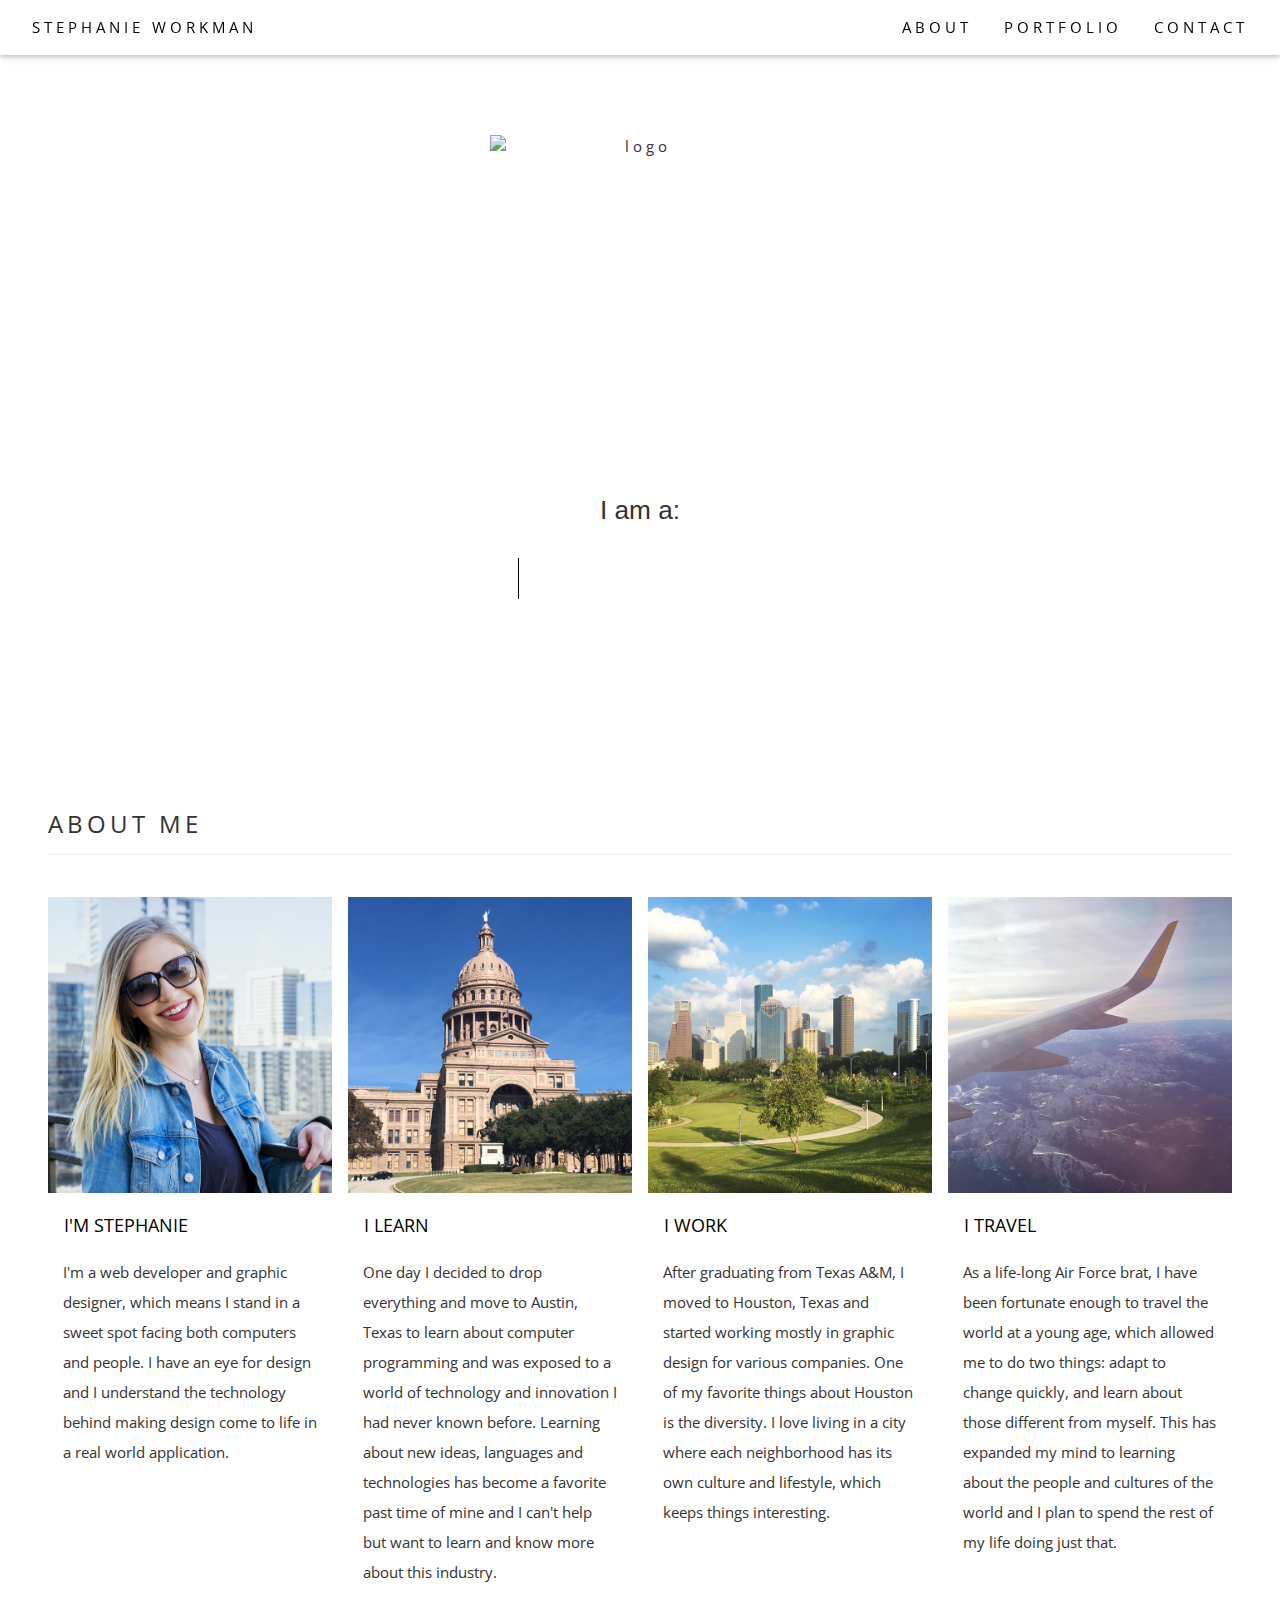
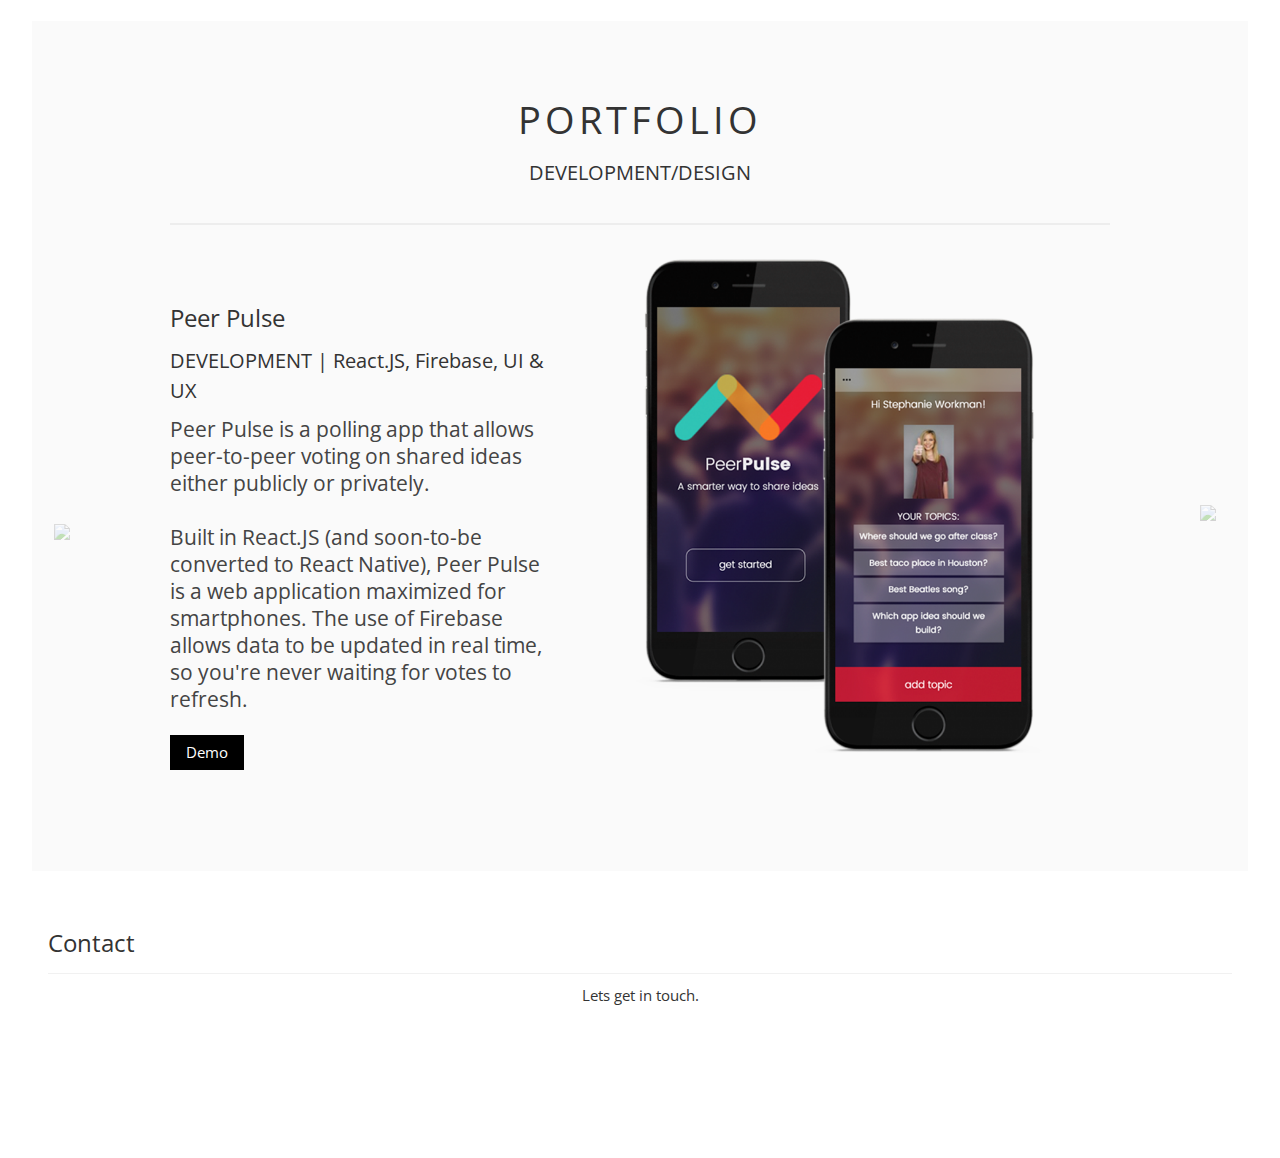
==== commit 903b9d27: "fixed" ====
--- a/index.html
+++ b/index.html
@@ -4,322 +4,323 @@
 <meta charset="UTF-8">
 <meta name="viewport" content="width=device-width, initial-scale=1">
 <link href="https://fonts.googleapis.com/css?family=Open+Sans:300" rel="stylesheet">
-
+<script src="https://use.fontawesome.com/1c49f98cf4.js"></script>
 <link rel="stylesheet" type="text/css" href="css/slider.css">
 <link rel="stylesheet" href="css/style.css">
 
 
 <body>
 
-<!-- Navbar (sit on top) -->
-<div class="w3-top">
-  <ul class="w3-navbar w3-white w3-wide w3-padding-8 w3-card-2">
-    <li>
-      <a href="#home" class="w3-margin-left"><b>STEPHANIE</b> WORKMAN</a>
-    </li>
-    <!-- Float links to the right. Hide them on small screens -->
-    <li class="w3-right w3-hide-small">
-      <a href="#about" class="w3-left">ABOUT</a>
-      <a href="#work" class="w3-left">PORTFOLIO</a>
-      <a href="#contact" class="w3-left w3-margin-right">CONTACT</a>
-    </li>
-  </ul>
-</div>
-
-<!-- Header -->
-<header class="w3-display-container w3-content w3-wide" style="max-width:1500px; text-align: center" id="home">
-  <img src="images/logo.png" class="sw-logo" alt="logo" width="300px" height="300px">
-  <div class="w3-display-middle w3-margin-top w3-center">
+  <!-- Navbar (sit on top) -->
+  <div class="w3-top">
+    <ul class="w3-navbar w3-white w3-wide w3-padding-8 w3-card-2">
+      <li>
+        <a href="#home" class="w3-margin-left"><b>STEPHANIE </b>WORKMAN</a>
+      </li>
+      <!-- Float links to the right. Hide them on small screens -->
+      <li class="w3-right w3-hide-small">
+        <a href="#about" class="w3-left">ABOUT</a>
+        <a href="#work" class="w3-left">PORTFOLIO</a>
+        <a href="#contact" class="w3-left w3-margin-right">CONTACT</a>
+      </li>
+    </ul>
   </div>
 
-</header>
-<header class="section_padding" id="home">
-<h1 style="align: center">I am a:</h1>
-<span class="tagline">
+  <!-- Header -->
+  <header class="w3-display-container w3-content w3-wide" style="max-width:1500px; text-align: center" id="home">
+    <img src="images/personallogo.png" class="sw-logo" alt="logo" width="300px" height="300px">
+    <div class="w3-display-middle w3-margin-top w3-center">
+    </div>
+
+  </header>
+  <header class="section_padding" id="home">
+    <h1 style="align: center">I am a:</h1>
+    <span class="tagline">
 <span class="tagline-skill"><span class="tagline-skill_inner">web developer</span></span>
-<span class="tagline-skill"><span class="tagline-skill_inner">graphic designer</span></span>
-<span class="tagline-skill"><span class="tagline-skill_inner">programmer</span></span>
-  <span class="tagline-skill"><span class="tagline-skill_inner">hellerx</span></span>
-</span>
-</header>
-<!-- Page content -->
-<div class="w3-content w3-padding" style="max-width:1564px;">
-
-  <!-- About Section -->
-  <div class="w3-content w3-padding parallax" id="about-section" style="max-width:1564px;">
-  <div class="w3-container w3-padding-32" id="about">
-    <h3 class="w3-border-bottom w3-border-light-grey w3-padding-12 w3-wide" style="font-color: #fff">ABOUT ME</h3>
-  </div>
-
-  <div class="w3-row-padding" style="margin-bottom: 10vh">
-    <div class="w3-col l3 m6 w3-margin-bottom">
-      <div class="w3-display-container">
-
-        <img src="images/profilecropped.jpg" alt="House" style="width:100%">
-        <div class="w3-display-topleft w3-black w3-padding">
-          <h5>I'M STEPHANIE</h5>
-        </div>
-        <div class="about-paragraph" id="about-desc">
-          I'm Stephanie and heres some really interesting info about me that probably nobody cares about
-        </div>
+    <span class="tagline-skill"><span class="tagline-skill_inner">graphic designer</span></span>
+    <span class="tagline-skill"><span class="tagline-skill_inner">programmer</span></span>
+    <span class="tagline-skill"><span class="tagline-skill_inner">hellerx</span></span>
+    </span>
+  </header>
+  <!-- Page content -->
+  <div class="w3-content w3-padding" style="max-width:1564px;">
+
+    <!-- About Section -->
+    <div class="w3-content w3-padding parallax" id="about-section" style="max-width:1564px;">
+      <div class="w3-container w3-padding-32" id="about">
+        <h3 class="w3-border-bottom w3-border-light-grey w3-padding-12 w3-wide" style="font-color: #fff">ABOUT ME</h3>
       </div>
+
+      <div class="w3-row-padding" style="margin-bottom: 2vh">
+        <div class="w3-col l3 m6 w3-margin-bottom">
+          <div class="w3-display-container">
+
+            <img src="images/profilecropped.jpg" alt="House" style="width:100%">
+            <div class="w3-display-topleft w3-black w3-padding">
+              <h5>I'M STEPHANIE</h5>
+            </div>
+            <div class="about-paragraph" id="about-desc">
+              I'm a web developer and graphic designer, which means I stand in a sweet spot facing both computers and people. I have an eye for design and I understand the technology behind making design come to life in a real world application.
+
+            </div>
+          </div>
+        </div>
+        <div class="w3-col l3 m6 w3-margin-bottom">
+          <div class="w3-display-container">
+
+            <img src="images/austin.png" alt="House" style="width:100%">
+            <div class="w3-display-topleft w3-black w3-padding">
+              <h5>I LEARN</h5>
+            </div>
+            <div class="about-paragraph" id="learn-desc">
+              One day I decided to drop everything and move to Austin, Texas to learn about computer programming and was exposed to a world of technology and innovation I had never known before. Learning about new ideas, languages and technologies has become a favorite past time of mine and I can't help
+              but want to learn and know more about this industry.
+            </div>
+          </div>
+        </div>
+        <div class="w3-col l3 m6 w3-margin-bottom">
+          <div class="w3-display-container">
+
+            <img src="images/houston.png" alt="House" style="width:100%">
+            <div class="w3-display-topleft w3-black w3-padding">
+              <h5>I WORK</h5>
+            </div>
+            <div class="about-paragraph" id="work-desc">
+              After graduating from Texas A&amp;M, I moved to Houston, Texas and started working mostly in graphic design for various companies. One of my favorite things about Houston is the diversity. I love living in a city where each neighborhood has its own culture
+              and lifestyle, which keeps things interesting.
+            </div>
+          </div>
+        </div>
+        <div class="w3-col l3 m6 w3-margin-bottom">
+          <div class="w3-display-container">
+
+            <img src="images/plane.png" alt="House" style="width:100%">
+            <div class="w3-display-topleft w3-black w3-padding">
+              <h5>I TRAVEL</h5>
+            </div>
+            <div class="about-paragraph" id="travel-desc">
+              As a life-long Air Force brat, I have been fortunate enough to travel the world at a young age, which allowed me to do two things: adapt to change quickly, and learn about those different from myself. This has expanded my mind to learning about the people
+              and cultures of the world and I plan to spend the rest of my life doing just that.
+            </div>
+          </div>
+        </div>
+      </div>
+
+      <!-- Work Section -->
+      <div id="work" class="work">
+        <div data-animation="slide" data-duration="500" data-infinite="1" class="w-slider design-slider">
+          <div class="w-container">
+            <h2 class="w3-wide work-headline">PORTFOLIO</h2>
+            <h4 class="work-subheader subheader">DEVELOPMENT/DESIGN</h4>
+          </div>
+
+          <!-- Begin Slider -->
+          <div class="w-slider-mask slider-mask">
+
+            <!-- Peer Pulse -->
+            <div data-ix="slider-content-fade-in" class="w-slide slide">
+              <div class="w-container">
+                <div class="w-row section-inner">
+                  <div class="w-col w-col-5 slider-content">
+                    <h3>Peer Pulse</h3>
+                    <h4>DEVELOPMENT | React.JS, Firebase, UI &amp; UX</h4>
+                    <p class="slide-text">
+                      Peer Pulse is a polling app that allows peer-to-peer voting on shared ideas either publicly or privately.
+                      <br><br> Built in React.JS (and soon-to-be converted to React Native), Peer Pulse is a web application maximized for smartphones. The use of Firebase allows data to be updated in real time, so you're never waiting for votes to refresh.
+                    </p>
+                    <br />
+                    <a href="https://peerpulsev2.firebaseapp.com"><button class="w3-btn">Demo</button></a>
+
+                  </div>
+                  <div class="w-col w-col-7 center">
+                    <div class="slider-image-bg tapeacall-image">
+                      <!-- Mock Up Image Div -->
+                    </div>
+                  </div>
+                </div>
+              </div>
+            </div>
+
+            <!-- Wise Rides -->
+            <div data-ix="slider-content-fade-in" class="w-slide slide">
+              <div class="w-container slider-container">
+                <div class="w-row section-inner">
+                  <div class="w-col w-col-5 slider-content">
+                    <h3>Wise Rides</h3>
+                    <h4>DEVELOPMENT | Express, Node.JS, MongoDB</h4>
+                    <p class="slide-text">
+                      Wise Rides, a ride-scheduling app for the elderly, was developed along side two other developers. My role was working both with front and back-end technologies. &nbsp;&nbsp;
+                      <br><br> Express was used to handle the front-end and Node.JS was used to make primarily get and post requests to MongoDB, which managed the data.
+                    </p>
+                    <br />
+                    <a href="https://elder-scooter.herokuapp.com"><button class="w3-btn">Demo</button></a>
+
+                  </div>
+                  <div class="w-col w-col-7 center">
+                    <div class="slider-image-bg learndot-image">
+                      <!-- Mock Up Image Div -->
+                    </div>
+                  </div>
+                </div>
+              </div>
+            </div>
+
+            <!-- myReddit-->
+            <div class="w-slide slide">
+              <div class="w-container">
+                <div class="w-row section-inner">
+                  <div class="w-col w-col-5 slider-content">
+                    <h3>myReddit</h3>
+                    <h4>DEVELOPMENT | AJAX, jQuery, UI/UX</h4>
+                    <p class="slide-text">
+                      A simple re-design of the popular "front page of the internet," Reddit.com as a single-page web application.
+                      <br><br> AJAX was used to make get requests from Reddit's API along with jQuery to display updated information on various Reddit pages. &nbsp;
+                    </p>
+                    <br />
+                    <a href="https://sworkman2014.github.io/myreddit/"><button class="w3-btn">Demo</button></a>
+
+                  </div>
+                  <div class="w-col w-col-7 center">
+                    <div class="slider-image-bg callfromwork-image">
+                      <!-- Mock Up Image Div -->
+                    </div>
+                  </div>
+                </div>
+              </div>
+            </div>
+
+            <!-- Spa -->
+            <div class="w-slide slide">
+              <div class="w-container">
+                <div class="w-row section-inner">
+                  <div class="w-col w-col-5 slider-content">
+                    <h3>ORGANIC SPA</h3>
+                    <h4>DESIGN&nbsp;|&nbsp;Adobe Creative Suite</h4>
+                    <p class="slide-text">
+                      Print collateral including brochures, magazine ads, business cards, and flyers for Tan in Ten Organic Spa in Houston's Memorial neighborhood.
+                      <br><br> Adobe Illustrator, Photoshop, and InDesign were primarily used.&nbsp;
+                    </p>
+                    <br />
+                    <a href="images/tanintenmockups.jpg"><button class="w3-btn">View larger</button></a>
+                  </div>
+                  <div class="w-col w-col-7 center">
+                    <div class="slider-image-bg taninten-image">
+                      <!-- Mock Up Image Div -->
+                    </div>
+                  </div>
+                </div>
+              </div>
+            </div>
+
+            <!-- Easter Seals -->
+            <div class="w-slide slide">
+              <div class="w-container">
+                <div class="w-row section-inner">
+                  <div class="w-col w-col-5 slider-content">
+                    <h3>Easter Seals of Houston</h3>
+                    <h4>DESIGN&nbsp;|&nbsp;Adobe Creative Suite</h4>                    <p class="slide-text">
+                      Created various marketing collateral for events sponsored by Easter Seals of Houston, a non-profit supporting adults and children with disabilities.
+                      <br>   &nbsp;
+                    </p>
+                    <br />
+                    <a href="images/walkwithmemockup.jpg"><button class="w3-btn">View larger</button></a>
+                  </div>
+                  <div class="w-col w-col-7 center">
+                    <div class="slider-image-bg easterseals-image">
+                      <!-- Mock Up Image Div -->
+                    </div>
+                  </div>
+                </div>
+              </div>
+            </div>
+
+            <!-- Trio -->
+            <div class="w-slide slide">
+              <div class="w-container">
+                <div class="w-row section-inner">
+                  <div class="w-col w-col-4 slider-content">
+                    <h3>Trio New American</h3>
+                      <h4>DESIGN&nbsp;|&nbsp;Adobe Creative Suite</h4>
+                    <p class="slide-text">
+                      Designed signs and postcards to launch a marketing campaign for a new restaurant opening in North Dallas.
+                      <br><br>
+                    </p>
+                    <br />
+                    <a href="images/trionewamericanmockup.jpg"><button class="w3-btn">View larger</button></a>
+                  </div>
+                  <div class="w-col w-col-8 center">
+                    <div class="slider-image-bg trio-image">
+
+                    </div>
+                  </div>
+                </div>
+              </div>
+            </div>
+            <div class="w-slide slide">
+              <div class="w-container">
+                <div class="w-row section-inner">
+                  <div class="w-col w-col-5 slider-content">
+                    <h3>Community Impact Ads</h3>
+                      <h4>DESIGN&nbsp;|&nbsp;Adobe Creative Suite</h4>
+                    <p class="slide-text">Designed in-paper and web advertisements for local businesses to feature in all Houston editions of Community Impact Newspaper, which has a distribution of over 500,000.
+                      <br><br>
+                    </p>
+                    <br />
+                    <a href="images/adsmockup.jpg"><button class="w3-btn">View larger</button></a>
+                  </div>
+                  <div class="w-col w-col-7 center">
+                    <div class="slider-image-bg ads-image">
+                      <!-- Mock Up Image Div -->
+                    </div>
+                  </div>
+                </div>
+              </div>
+            </div>
+          </div>
+
+          <!-- Arrows -->
+          <div class="w-slider-arrow-left left-arrow-box">
+            <img src="http://uploads.webflow.com/53dc3167d77bb33b74d3c9af/541cd57bb3f63adf1e1e8b8b__0035_arrow-.png" class="left-arrow">
+          </div>
+          <div class="w-slider-arrow-right right-arrow-box">
+            <img src="http://uploads.webflow.com/53dc3167d77bb33b74d3c9af/541cd635b3f63adf1e1e8b8f__0034_arrow-.png" class="right-arrow">
+          </div>
+          <div class="w-slider-nav w-slider-nav-invert w-round slide-nav">
+
+          </div>
+        </div>
+      </div>
+
+      <!-- Contact Section -->
+      <div class="w3-container w3-padding-32" id="contact">
+        <h3 class="w3-border-bottom w3-border-light-grey w3-padding-12">Contact</h3>
+
+          <div style="text-align: center">
+              <p>Lets get in touch.</p>
+            <a href="https://github.com/sworkman2014"><i class="fa fa-github" aria-hidden="true" style="font-size:48px; padding: 5vh"></i></a>
+            <a href="https://www.linkedin.com/in/stephanie-workman/"><i class="fa fa-linkedin" aria-hidden="true" style="font-size:48px; padding: 5vh"></i></a>
+            <a href="mailto:sworkman2014@gmail.com?Subject=Hello%20Stephanie" target="_top"><i class="fa fa-envelope" aria-hidden="true" style="font-size:48px; padding: 5vh"></i></a>
+            <a href="images/StephanieWorkmanResume.pdf" download><i class="fa fa-file" aria-hidden="true" style="font-size:48px; padding: 5vh"></i></a>
+
+          </div>
+
+      </div>
+
+      <!-- End page content -->
     </div>
-    <div class="w3-col l3 m6 w3-margin-bottom">
-      <div class="w3-display-container">
-
-        <img src="images/austin.png" alt="House" style="width:100%">
-        <div class="w3-display-topleft w3-black w3-padding">
-          <h5>I LEARN</h5>
-        </div>
-        <div class="about-paragraph" id="learn-desc">
-          I'm Stephanie and heres some really interesting info about me that probably nobody cares about
-        </div>
-      </div>
-    </div>
-    <div class="w3-col l3 m6 w3-margin-bottom">
-      <div class="w3-display-container">
-
-        <img src="images/houston.png" alt="House" style="width:100%">
-        <div class="w3-display-topleft w3-black w3-padding">
-          <h5>I WORK</h5>
-        </div>
-        <div class="about-paragraph" id="work-desc">
-          I'm Stephanie and heres some really interesting info about me that probably nobody cares about
-        </div>
-      </div>
-    </div>
-    <div class="w3-col l3 m6 w3-margin-bottom">
-      <div class="w3-display-container">
-
-        <img src="images/plane.png" alt="House" style="width:100%">
-        <div class="w3-display-topleft w3-black w3-padding">
-          <h5>I TRAVEL</h5>
-        </div>
-        <div class="about-paragraph" id="travel-desc">
-          I'm Stephanie and heres some really interesting info about me that probably nobody cares about
-        </div>
-      </div>
-    </div>
-  </div>
-
-  <!-- Work Section -->
-  <div id="work" class="work">
-    <div data-animation="slide" data-duration="500" data-infinite="1" class="w-slider design-slider">
-      <div class="w-container">
-        <h2 class="w3-wide work-headline">PORTFOLIO</h2>
-        <h4 class="work-subheader subheader">DEVELOPMENT/DESIGN</h4>
-      </div>
-
-        <!-- Begin Slider -->
-      <div class="w-slider-mask slider-mask">
-
-          <!-- Peer Pulse -->
-        <div data-ix="slider-content-fade-in" class="w-slide slide">
-          <div class="w-container">
-            <div class="w-row section-inner">
-              <div class="w-col w-col-5 slider-content">
-                <h3>Peer Pulse</h3>
-                <h4>React.JS, Firebase, UI &amp; UX</h4>
-                <p class="slide-text">
-                  Peer Pulse is a polling app that allows peer-to-peer voting on shared ideas either publicly or privately.
-                  <br><br>
-                  Built in React.JS (and soon-to-be converted to React Native), Peer Pulse is a web application maximized for smartphones. The use of Firebase allows data to be updated in reltime, so you're never waiting for votes to refresh.
-                </p>
-                <br />
-                <button class="w3-btn">Demo</button>
-
-              </div>
-              <div class="w-col w-col-7 center">
-                <div class="slider-image-bg tapeacall-image">
-                    <!-- Mock Up Image Div -->
-                </div>
-              </div>
-            </div>
-          </div>
-        </div>
-
-        <!-- Wise Rides -->
-        <div data-ix="slider-content-fade-in" class="w-slide slide">
-          <div class="w-container slider-container">
-            <div class="w-row section-inner">
-              <div class="w-col w-col-5 slider-content">
-                <h3>Wise Rides</h3>
-                <h4>Express, Node.JS, MongoDB</h4>
-                <p class="slide-text">
-                  Wise Rides, a ride-scheduling app for the elderly, was developed along side two other developers. My role was working both with front and back-end technologies. &nbsp;&nbsp;
-                  <br><br>
-                  Express was used to handle the front-end and Node.JS was used to make primarily get and post requests to MongoDB, which managed the data.
-                </p>
-                <br />
-                <button class="w3-btn">Demo</button>
-              </div>
-              <div class="w-col w-col-7 center">
-                <div class="slider-image-bg learndot-image">
-                  <!-- Mock Up Image Div -->
-                </div>
-              </div>
-            </div>
-          </div>
-        </div>
-
-        <!-- myReddit-->
-        <div class="w-slide slide">
-          <div class="w-container">
-            <div class="w-row section-inner">
-              <div class="w-col w-col-5 slider-content">
-                <h3>myReddit</h3>
-                <h4>UI / UX&nbsp;DESIGN,&nbsp;AJAX, jQuery</h4>
-                <p class="slide-text">
-                  A simple re-design of the popular "front page of the internet," Reddit.com as a single-page web application.
-                  <br><br>
-                  AJAX was used to make get requests from Reddit's API along with jQuery to display updated information on various Reddit pages. &nbsp;
-                </p>
-                <br />
-                <button class="w3-btn">Demo</button>
-              </div>
-              <div class="w-col w-col-7 center">
-                <div class="slider-image-bg callfromwork-image">
-                  <!-- Mock Up Image Div -->
-                </div>
-              </div>
-            </div>
-          </div>
-        </div>
-
-        <!-- Spa -->
-        <div class="w-slide slide">
-          <div class="w-container">
-            <div class="w-row section-inner">
-              <div class="w-col w-col-5 slider-content">
-                <h3>ORGANIC SPA</h3>
-                <h4>DESIGN&nbsp;</h4>
-                <p class="slide-text">
-                  Designed all print collateral for Tan in Ten Organic Spa in Houston's Memorial neighborhood.
-                  <br><br>
-                  Adobe Illustrator, Photoshop, and InDesign were primarily used.&nbsp;
-                </p>
-                <br />
-                <button class="w3-btn">View larger</button>
-              </div>
-              <div class="w-col w-col-7 center">
-                <div class="slider-image-bg taninten-image">
-                  <!-- Mock Up Image Div -->
-                </div>
-              </div>
-            </div>
-          </div>
-        </div>
-
-        <!-- Easter Seals -->
-        <div class="w-slide slide">
-          <div class="w-container">
-            <div class="w-row section-inner">
-              <div class="w-col w-col-5 slider-content">
-                <h3>Easter Seals of Houston</h3>
-                <h4>DESIGN</h4>
-                <p class="slide-text">
-                  Worked with the nonprofit E  aster Seals of Houston in various ch
-                  <br><br>
-                  After the prototypes and flow were all sorted out, we shipped the files to the iOS developers and made sure the details were all ironed out.&nbsp;
-                </p>
-                <br />
-                <button class="w3-btn">View larger</button>
-              </div>
-              <div class="w-col w-col-7 center">
-                <div class="slider-image-bg easterseals-image">
-                  <!-- Mock Up Image Div -->
-                </div>
-              </div>
-            </div>
-          </div>
-        </div>
-
-        <!-- Trio -->
-        <div class="w-slide slide">
-          <div class="w-container">
-            <div class="w-row section-inner">
-              <div class="w-col w-col-4 slider-content">
-                <h3>Trio New American</h3>
-                <h4>UI &amp; UX, PRODUCT DESIGN, WEBSITE</h4>
-                <p class="slide-text">
-                  We worked lean interpreting customer interviews and rapidly building features in the app.
-                  <br><br>
-                  The result: a sales system to interpret social information as relationship building touchpoints. Integrations included LinkedIn, SalesForce, ZenDesk &amp; more.
-                </p>
-                <br />
-                <button class="w3-btn">View larger</button>
-              </div>
-              <div class="w-col w-col-8 center">
-                <div class="slider-image-bg trio-image">
-
-                </div>
-              </div>
-            </div>
-          </div>
-        </div>
-        <div class="w-slide slide">
-          <div class="w-container">
-            <div class="w-row section-inner">
-              <div class="w-col w-col-5 slider-content">
-                <h3>Community Impact Ads</h3>
-                <h4>UI &amp; UX, PRODUCT DESIGN, iOS/RAILS&nbsp;DEVELOPMENT,&nbsp;BRANDING</h4>
-                <p class="slide-text">From consulting help on the initial business model to assisting with API &amp; architecture plans, we took an active interest in Turnyp. Helping people find food they could eat with various diet restrictions seemed like an awesome problem to solve.
-                  <br><br>
-                  We worked through fast, iterative sprints and handed a beta version to let their developers have a head start.
-                </p>
-                <br />
-                <button class="w3-btn">View larger</button>
-              </div>
-              <div class="w-col w-col-7 center">
-                <div class="slider-image-bg ads-image">
-                  <!-- Mock Up Image Div -->
-                </div>
-              </div>
-            </div>
-          </div>
-        </div>
-      </div>
-
-        <!-- Arrows -->
-      <div class="w-slider-arrow-left left-arrow-box">
-        <img src="http://uploads.webflow.com/53dc3167d77bb33b74d3c9af/541cd57bb3f63adf1e1e8b8b__0035_arrow-.png" class="left-arrow">
-      </div>
-      <div class="w-slider-arrow-right right-arrow-box">
-        <img src="http://uploads.webflow.com/53dc3167d77bb33b74d3c9af/541cd635b3f63adf1e1e8b8f__0034_arrow-.png" class="right-arrow">
-      </div><div class="w-slider-nav w-slider-nav-invert w-round slide-nav">
-
-      </div>
-    </div>
-  </div>
-
-  <!-- Contact Section -->
-  <div class="w3-container w3-padding-32" id="contact">
-    <h3 class="w3-border-bottom w3-border-light-grey w3-padding-12">Contact</h3>
-    <p>Lets get in touch.</p>
-
-      <button class="w3-btn w3-section" type="submit">
-        <i class="fa fa-paper-plane"></i> RESUME (pdf)
-      </button>
-
-  </div>
-
-<!-- End page content -->
-</div>
-
-<!-- Footer -->
-<footer class="w3-center w3-black w3-padding-16">
-  <p>social media icons</p>
-</footer>
-
-<!--
+
+    <!-- Footer -->
+    <footer class="w3-center w3-black w3-padding-16">
+
+    </footer>
+
+    <!--
 To use this code on your website, get a free API key from Google.
 Read more at: https://www.w3schools.com/graphics/google_maps_basic.asp
 -->
-<script
-  src="https://code.jquery.com/jquery-3.1.1.min.js"
-  integrity="sha256-hVVnYaiADRTO2PzUGmuLJr8BLUSjGIZsDYGmIJLv2b8="
-  crossorigin="anonymous"></script>
-
-<script type="text/javascript" src="js/slider.js"></script>
+    <script src="https://code.jquery.com/jquery-3.1.1.min.js" integrity="sha256-hVVnYaiADRTO2PzUGmuLJr8BLUSjGIZsDYGmIJLv2b8=" crossorigin="anonymous"></script>
+
+    <script type="text/javascript" src="js/slider.js"></script>
 </body>
+
 </html>
--- a/css/style.css
+++ b/css/style.css
@@ -620,6 +620,6 @@
 
 .about-paragraph{
   background-color: rgba(255, 255, 255, .6);
-  padding: 15px;
+  padding: 0 15px;
   line-height: 2;
 }
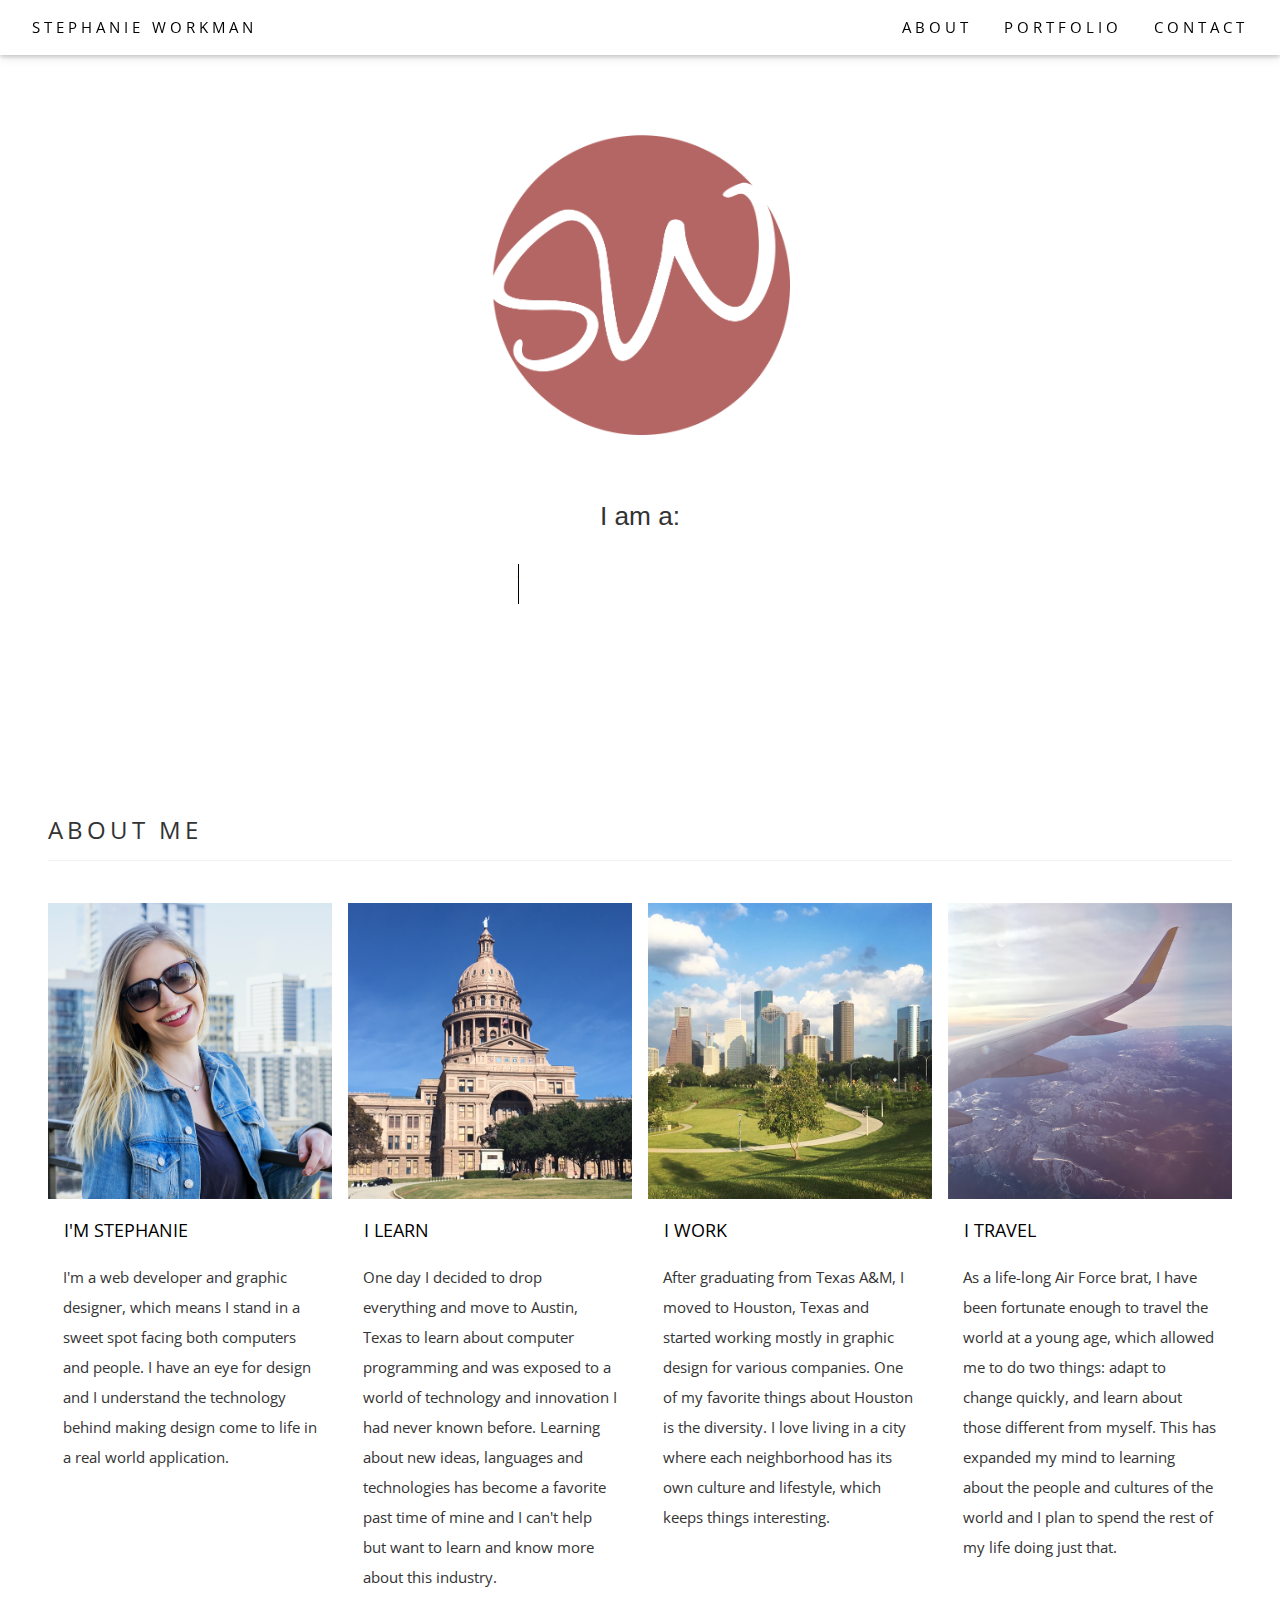
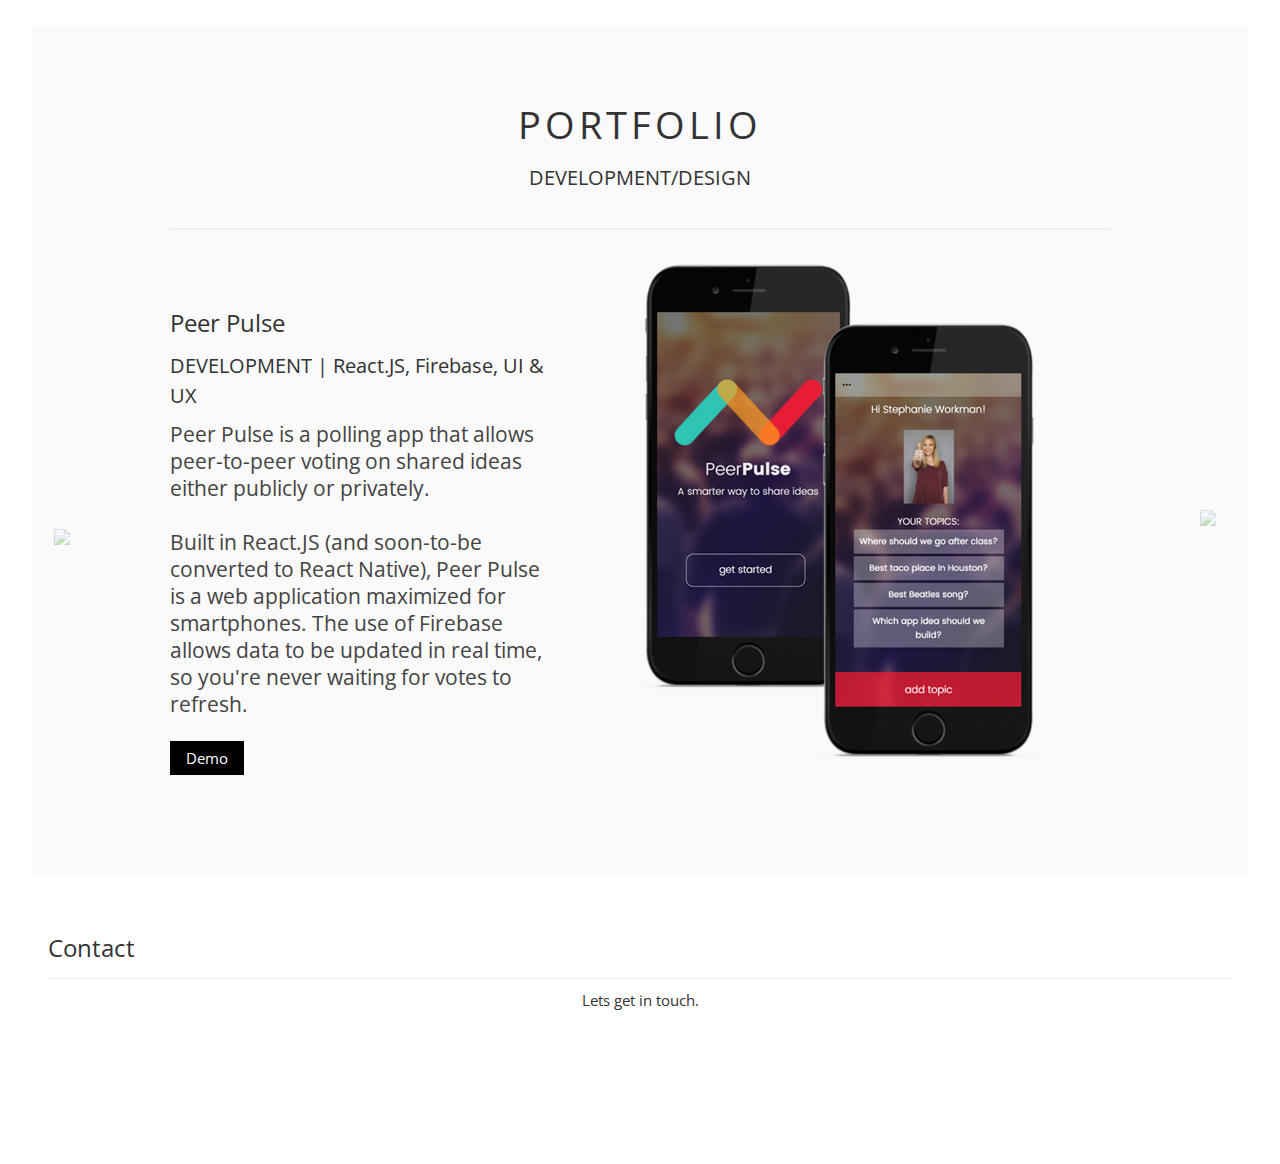
==== commit 9166b948: "fixed logo" ====
--- a/index.html
+++ b/index.html
@@ -28,7 +28,7 @@
 
   <!-- Header -->
   <header class="w3-display-container w3-content w3-wide" style="max-width:1500px; text-align: center" id="home">
-    <img src="images/personallogo.png" class="sw-logo" alt="logo" width="300px" height="300px">
+    <img src="images/personal-logo.png" class="sw-logo" alt="logo" width="300px" height="300px">
     <div class="w3-display-middle w3-margin-top w3-center">
     </div>
 
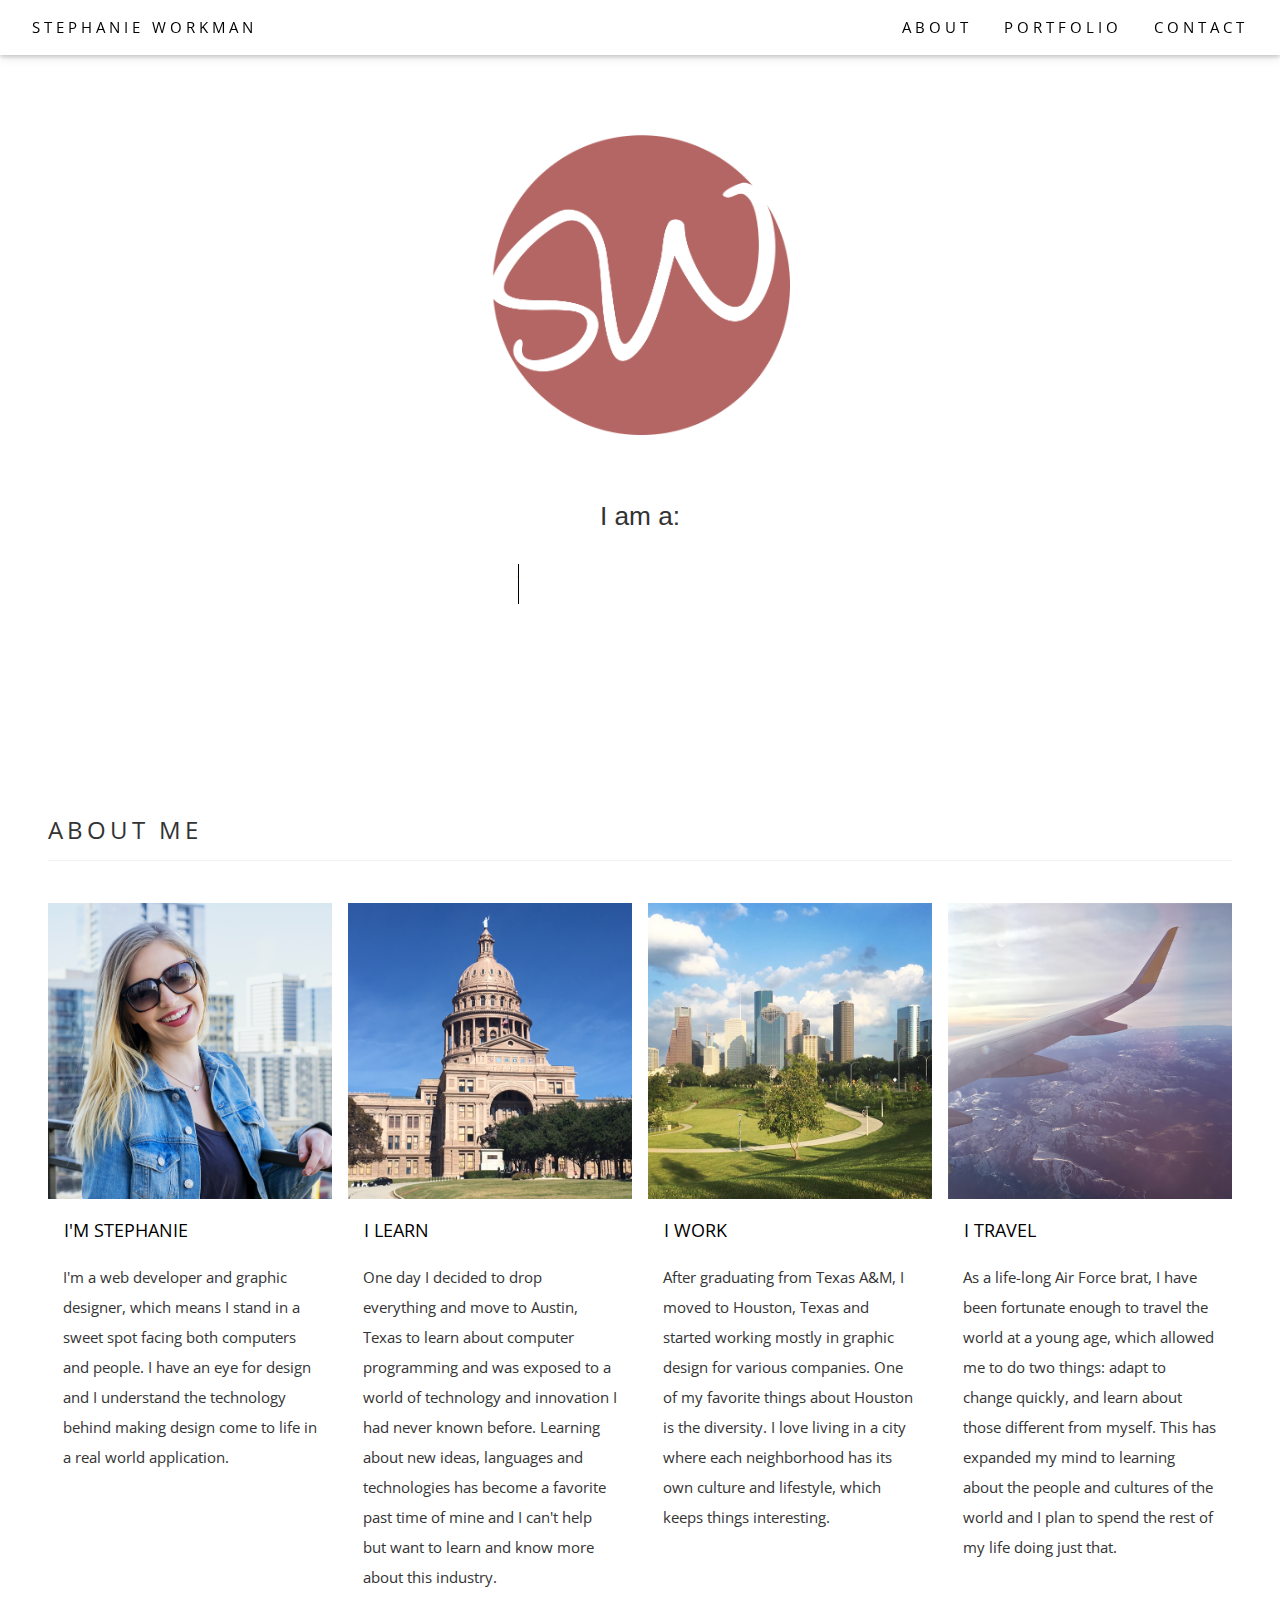
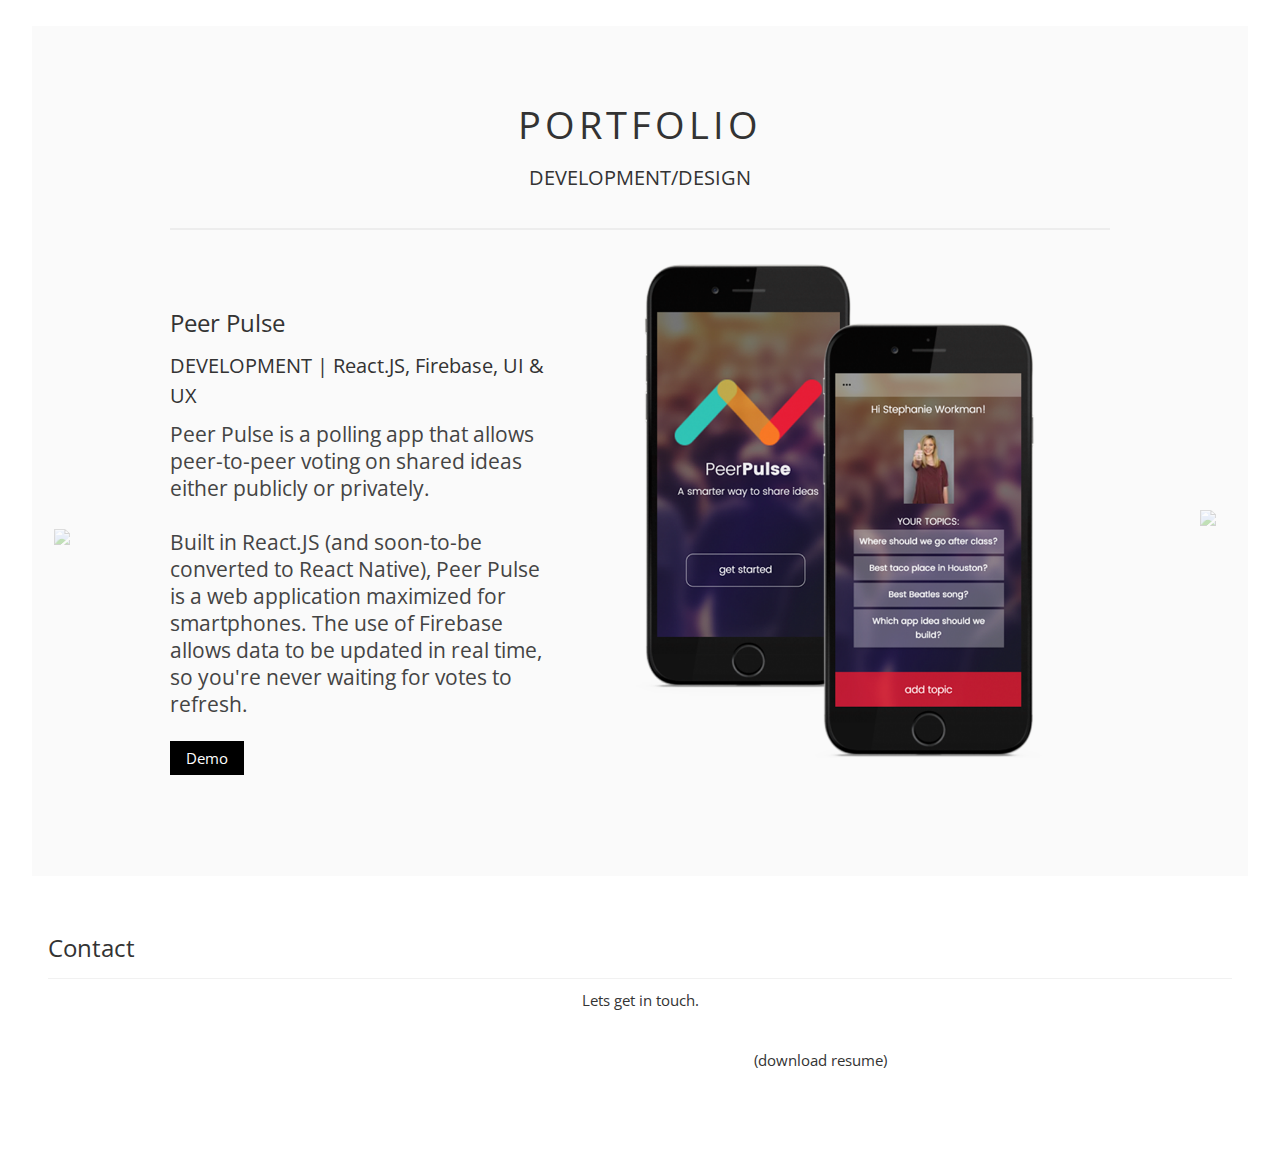
==== commit 318af04b: "resume fix" ====
--- a/index.html
+++ b/index.html
@@ -300,7 +300,7 @@
             <a href="https://github.com/sworkman2014"><i class="fa fa-github" aria-hidden="true" style="font-size:48px; padding: 5vh"></i></a>
             <a href="https://www.linkedin.com/in/stephanie-workman/"><i class="fa fa-linkedin" aria-hidden="true" style="font-size:48px; padding: 5vh"></i></a>
             <a href="mailto:sworkman2014@gmail.com?Subject=Hello%20Stephanie" target="_top"><i class="fa fa-envelope" aria-hidden="true" style="font-size:48px; padding: 5vh"></i></a>
-            <a href="images/StephanieWorkmanResume.pdf" download><i class="fa fa-file" aria-hidden="true" style="font-size:48px; padding: 5vh"></i></a>
+            <a href="images/StephanieWorkmanResume.pdf" download><i class="fa fa-file" aria-hidden="true" style="font-size:48px; padding: 5vh"></i></a>(download resume)
 
           </div>
 
